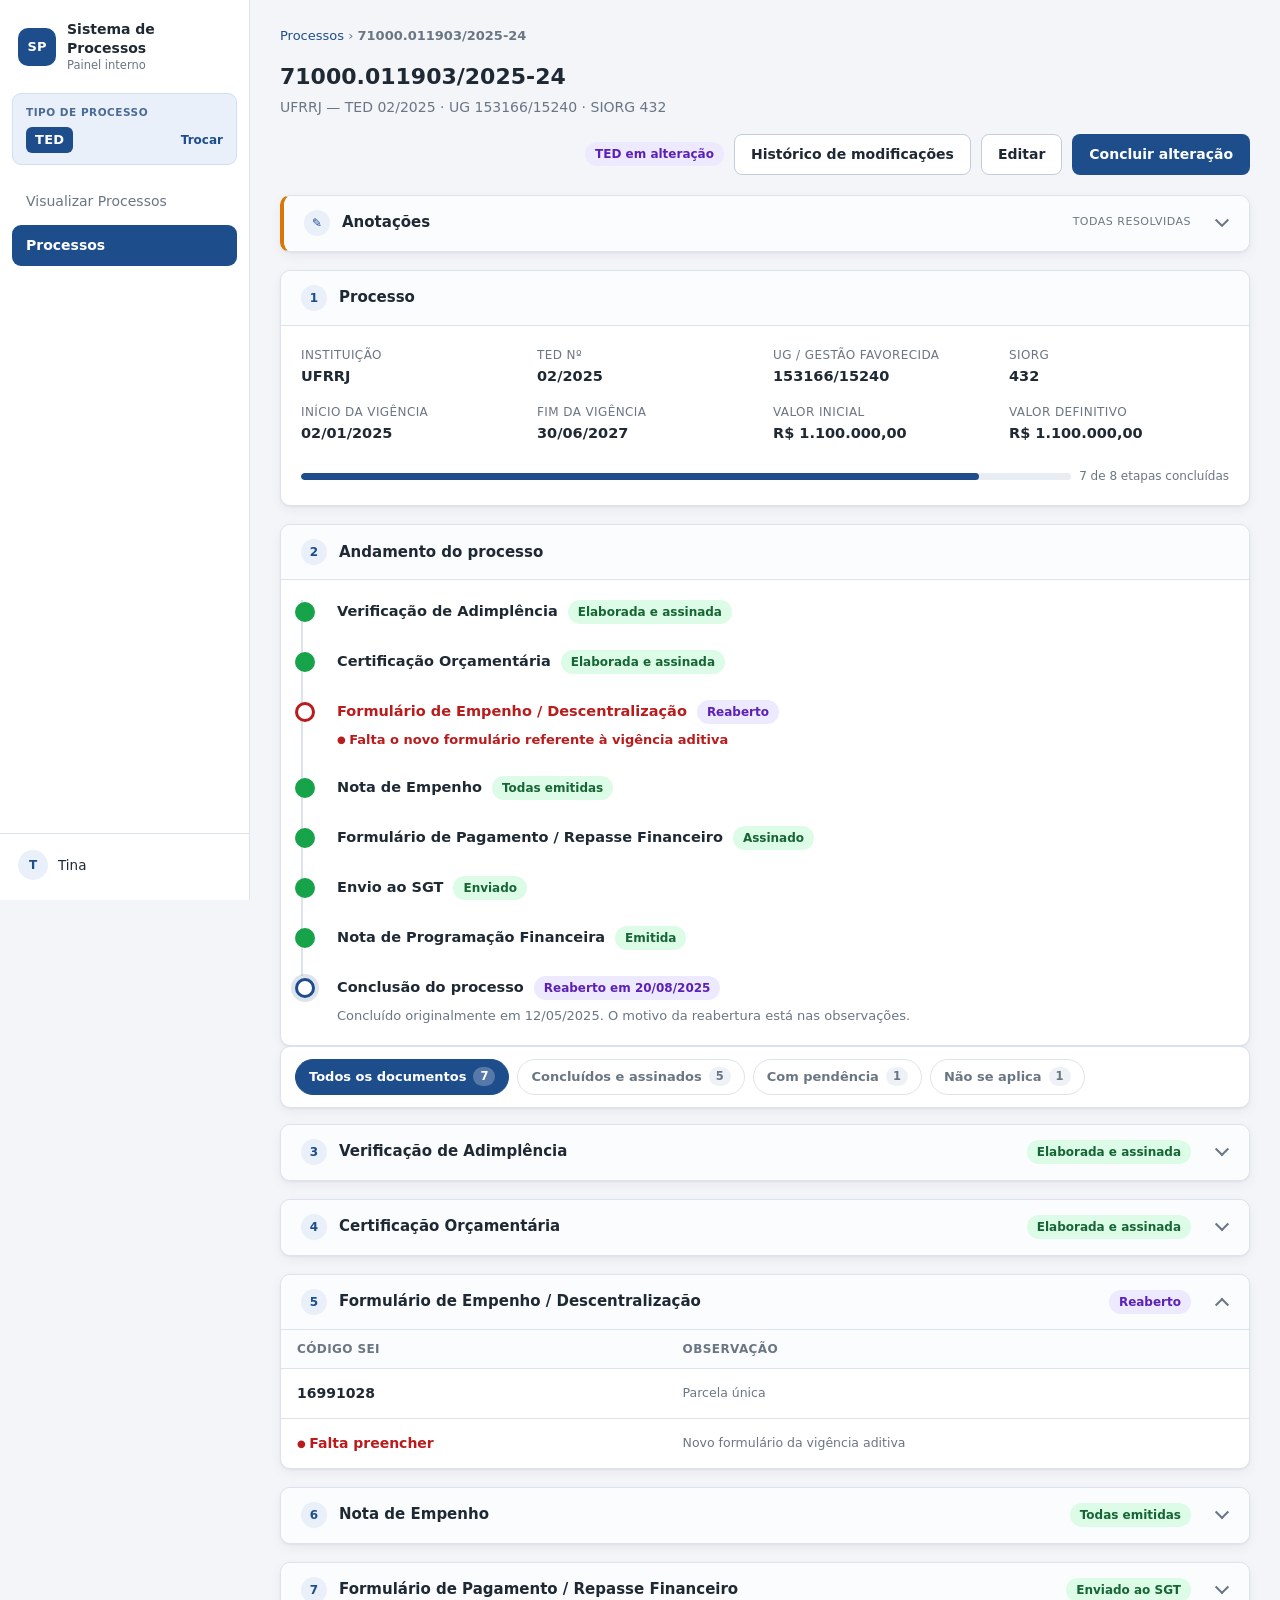
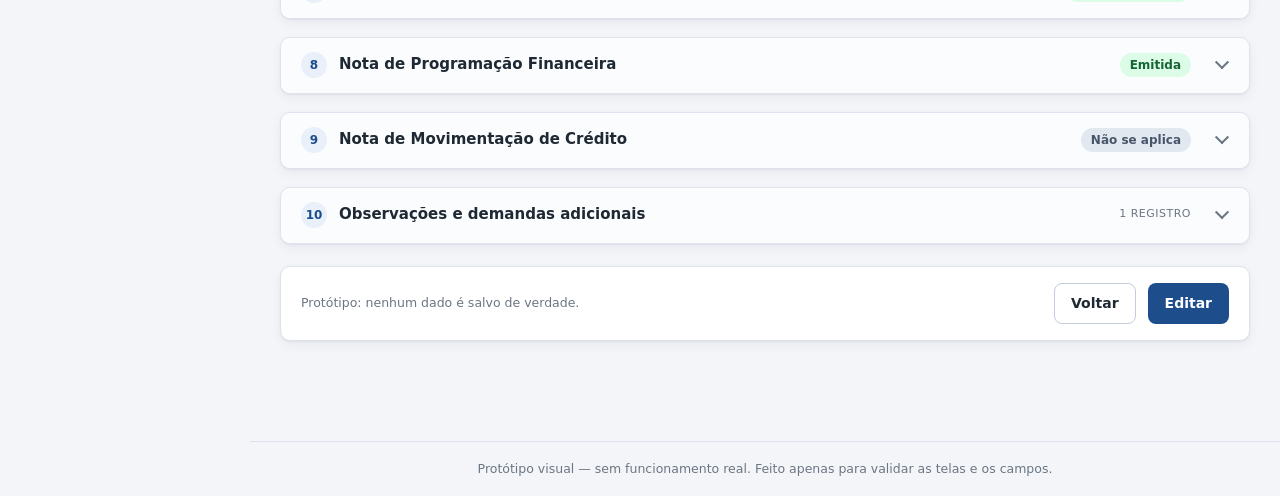
==== ted-detalhe-alteracao.html @ 0c92afd6 "Primeiro commit" ====
<!DOCTYPE html>
<html lang="pt-BR">
<head>
  <meta charset="UTF-8">
  <meta name="viewport" content="width=device-width, initial-scale=1">
  <title>TED &middot; 71000.011903/2025-24 (em alteração) — Sistema de Processos</title>
  <link rel="stylesheet" href="estilo.css">
</head>
<body>

  <div class="app">

    <!-- ============ MENU LATERAL ============ -->
    <aside class="lateral">
      <div class="lateral-marca">
        <span class="sigla">SP</span>
        <span class="nome">
          <strong>Sistema de Processos</strong>
          Painel interno
        </span>
      </div>

      <div class="lateral-tipo">
        <span class="rotulo">Tipo de processo</span>
        <div class="atual">
          <span class="sigla-tipo">TED</span>
          <a href="index.html" class="trocar">Trocar</a>
        </div>
      </div>

      <nav class="menu">
        <a href="ted-visualizar.html">Visualizar Processos</a>
        <a href="ted-processos.html" class="ativa">Processos</a>
      </nav>

      <div class="lateral-usuario">
        <span class="avatar">T</span>
        Tina
      </div>
    </aside>

    <div class="conteudo">

  <main class="pagina">

    <div class="trilha">
      <a href="ted-processos.html">Processos</a> &rsaquo; <strong>71000.011903/2025-24</strong>
    </div>

    <div class="cabecalho-pagina">
      <div>
        <h1>71000.011903/2025-24</h1>
        <p>UFRRJ — TED 02/2025 · UG 153166/15240 · SIORG 432</p>
      </div>
      <div class="acoes">
        <span class="selo roxo" style="align-self:center">TED em alteração</span>
        <a href="#historico" class="botao secundario">Histórico de modificações</a>
        <a href="ted-editar.html" class="botao secundario">Editar</a>
        <a href="ted-processos.html" class="botao primario">Concluir alteração</a>
      </div>
    </div>

    <!-- ================= ANOTAÇÕES ================= -->
    <details class="cartao anotacoes">
      <summary class="cartao-topo">
        <span class="numero">&#9998;</span>
        <h2>Anotações</h2>
        <span class="obrigatorio">Todas resolvidas</span>
      </summary>
      <div class="cartao-corpo">

        <label class="anotacao">
          <input type="checkbox" checked>
          <span class="texto">Cobrar da UFF o comprovante de adimplência</span>
          <span class="quando">criada em 14/04/2025</span>
        </label>

        <label class="anotacao">
          <input type="checkbox" checked>
          <span class="texto">Conferir com o Alison a data do empenho</span>
          <span class="quando">criada em 08/05/2025</span>
        </label>

      </div>
    </details>

    <!-- ================= 1. PROCESSO ================= -->
    <section class="cartao">
      <div class="cartao-topo">
        <span class="numero">1</span>
        <h2>Processo</h2>
      </div>
      <div class="cartao-corpo">
        <div class="dados">
          <div class="item">
            <div class="rotulo">Instituição</div>
            <div class="conteudo">UFRRJ</div>
          </div>
          <div class="item">
            <div class="rotulo">TED nº</div>
            <div class="conteudo">02/2025</div>
          </div>
          <div class="item">
            <div class="rotulo">UG / Gestão favorecida</div>
            <div class="conteudo">153166/15240</div>
          </div>
          <div class="item">
            <div class="rotulo">SIORG</div>
            <div class="conteudo">432</div>
          </div>
          <div class="item">
            <div class="rotulo">Início da vigência</div>
            <div class="conteudo">02/01/2025</div>
          </div>
          <div class="item">
            <div class="rotulo">Fim da vigência</div>
            <div class="conteudo">30/06/2027</div>
          </div>
          <div class="item">
            <div class="rotulo">Valor inicial</div>
            <div class="conteudo">R$ 1.100.000,00</div>
          </div>
          <div class="item">
            <div class="rotulo">Valor definitivo</div>
            <div class="conteudo">R$ 1.100.000,00</div>
          </div>
        </div>

        <div class="progresso-linha" style="margin-top:22px">
          <div class="barra" style="flex:1"><span style="width:88%"></span></div>
          <span>7 de 8 etapas concluídas</span>
        </div>
      </div>
    </section>

    <!-- ================= 2. ANDAMENTO ================= -->
    <section class="cartao">
      <div class="cartao-topo">
        <span class="numero">2</span>
        <h2>Andamento do processo</h2>
      </div>
      <div class="cartao-corpo">
        <ul class="linha-tempo">

          <li class="etapa concluida">
            <div class="titulo-etapa">
              Verificação de Adimplência
              <span class="selo verde">Elaborada e assinada</span>
            </div>
          </li>

          <li class="etapa concluida">
            <div class="titulo-etapa">
              Certificação Orçamentária
              <span class="selo verde">Elaborada e assinada</span>
            </div>
          </li>

          <li class="etapa pendencia">
            <div class="titulo-etapa">
              Formulário de Empenho / Descentralização
              <span class="selo roxo">Reaberto</span>
            </div>
            <div class="detalhes">
              <span class="pendente">Falta o novo formulário referente à vigência aditiva</span>
            </div>
          </li>

          <li class="etapa concluida">
            <div class="titulo-etapa">
              Nota de Empenho
              <span class="selo verde">Todas emitidas</span>
            </div>
          </li>

          <li class="etapa concluida">
            <div class="titulo-etapa">
              Formulário de Pagamento / Repasse Financeiro
              <span class="selo verde">Assinado</span>
            </div>
          </li>

          <li class="etapa concluida">
            <div class="titulo-etapa">
              Envio ao SGT
              <span class="selo verde">Enviado</span>
            </div>
          </li>

          <li class="etapa concluida">
            <div class="titulo-etapa">
              Nota de Programação Financeira
              <span class="selo verde">Emitida</span>
            </div>
          </li>

          <li class="etapa andamento">
            <div class="titulo-etapa">
              Conclusão do processo
              <span class="selo roxo">Reaberto em 20/08/2025</span>
            </div>
            <div class="detalhes">
              <span>Concluído originalmente em 12/05/2025. O motivo da reabertura está
                    nas observações.</span>
            </div>
          </li>

        </ul>
      </div>
    </section>

    <!-- ============================================================
         DOCUMENTOS
         ============================================================ -->
    <div class="filtro-visao">

      <input type="radio" name="visao" id="v-tudo" checked>
      <input type="radio" name="visao" id="v-feito">
      <input type="radio" name="visao" id="v-pendente">
      <input type="radio" name="visao" id="v-na">

      <div class="chips">
        <label class="chip" for="v-tudo">Todos os documentos <span class="conta">7</span></label>
        <label class="chip" for="v-feito">Concluídos e assinados <span class="conta">5</span></label>
        <label class="chip" for="v-pendente">Com pendência <span class="conta">1</span></label>
        <label class="chip" for="v-na">Não se aplica <span class="conta">1</span></label>
      </div>

      <div class="lista-docs">

        <!-- ---- 3. Verificação de Adimplência ---- -->
        <details class="cartao v-ok">
          <summary class="cartao-topo">
            <span class="numero">3</span>
            <h2>Verificação de Adimplência</h2>
            <span class="obrigatorio"><span class="selo verde">Elaborada e assinada</span></span>
          </summary>
          <div class="cartao-corpo">
            <div class="dados tres">
              <div class="item">
                <div class="rotulo">Código SEI</div>
                <div class="conteudo">16884201</div>
              </div>
              <div class="item">
                <div class="rotulo">Status</div>
                <div class="conteudo">Elaborada e assinada</div>
              </div>
              <div class="item">
                <div class="rotulo">Assinaturas</div>
                <div class="conteudo">
                  <span class="assinou sim">Manoel</span>
                  <span class="assinou sim">Tina</span>
                </div>
              </div>
            </div>
          </div>
        </details>

        <!-- ---- 4. Certificação Orçamentária ---- -->
        <details class="cartao v-ok">
          <summary class="cartao-topo">
            <span class="numero">4</span>
            <h2>Certificação Orçamentária</h2>
            <span class="obrigatorio"><span class="selo verde">Elaborada e assinada</span></span>
          </summary>
          <div class="cartao-corpo">
            <div class="dados tres">
              <div class="item">
                <div class="rotulo">Código SEI</div>
                <div class="conteudo">16884315</div>
              </div>
              <div class="item">
                <div class="rotulo">Status</div>
                <div class="conteudo">Elaborada e assinada</div>
              </div>
              <div class="item">
                <div class="rotulo">Assinaturas</div>
                <div class="conteudo">
                  <span class="assinou sim">Alison</span>
                </div>
              </div>
            </div>
          </div>
        </details>

        <!-- ---- 5. Formulário de Empenho ---- -->
        <details class="cartao v-falta" open>
          <summary class="cartao-topo">
            <span class="numero">5</span>
            <h2>Formulário de Empenho / Descentralização</h2>
            <span class="obrigatorio"><span class="selo roxo">Reaberto</span></span>
          </summary>
          <div class="cartao-corpo" style="padding:0">
            <table class="tabela">
              <thead>
                <tr>
                  <th>Código SEI</th>
                  <th>Observação</th>
                </tr>
              </thead>
              <tbody>
                <tr>
                  <td class="principal">16991028</td>
                  <td class="secundario">Parcela única</td>
                </tr>
                <tr>
                  <td class="pendente">Falta preencher</td>
                  <td class="secundario">Novo formulário da vigência aditiva</td>
                </tr>
              </tbody>
            </table>
          </div>
        </details>

        <!-- ---- 6. Nota de Empenho ---- -->
        <details class="cartao v-ok">
          <summary class="cartao-topo">
            <span class="numero">6</span>
            <h2>Nota de Empenho</h2>
            <span class="obrigatorio"><span class="selo verde">Todas emitidas</span></span>
          </summary>
          <div class="cartao-corpo" style="padding:0">
            <table class="tabela">
              <thead>
                <tr>
                  <th>Número</th>
                  <th>Data de emissão</th>
                  <th>Valor</th>
                  <th>Referente ao formulário</th>
                </tr>
              </thead>
              <tbody>
                <tr>
                  <td class="principal">2025NE000602</td>
                  <td>12/05/2025</td>
                  <td>R$ 1.100.000,00</td>
                  <td>16991028</td>
                </tr>
              </tbody>
            </table>
          </div>
        </details>

        <!-- ---- 7. Formulário de Pagamento ---- -->
        <details class="cartao v-ok">
          <summary class="cartao-topo">
            <span class="numero">7</span>
            <h2>Formulário de Pagamento / Repasse Financeiro</h2>
            <span class="obrigatorio"><span class="selo verde">Enviado ao SGT</span></span>
          </summary>
          <div class="cartao-corpo">
            <div class="dados">
              <div class="item">
                <div class="rotulo">Código SEI</div>
                <div class="conteudo">17024471</div>
              </div>
              <div class="item">
                <div class="rotulo">Assinaturas</div>
                <div class="conteudo">
                  <span class="assinou sim">Tina</span>
                  <span class="assinou sim">Manoel</span>
                  <span class="assinou sim">Alison</span>
                </div>
              </div>
              <div class="item">
                <div class="rotulo">E-mail — data</div>
                <div class="conteudo">02/06/2025</div>
              </div>
              <div class="item">
                <div class="rotulo">E-mail — motivo</div>
                <div class="conteudo">Aviso sobre o repasse financeiro</div>
              </div>
            </div>
          </div>
        </details>

        <!-- ---- 8. Nota de Programação Financeira ---- -->
        <details class="cartao v-ok">
          <summary class="cartao-topo">
            <span class="numero">8</span>
            <h2>Nota de Programação Financeira</h2>
            <span class="obrigatorio"><span class="selo verde">Emitida</span></span>
          </summary>
          <div class="cartao-corpo">
            <div class="dados">
              <div class="item">
                <div class="rotulo">Número da parcela</div>
                <div class="conteudo">2025PF000009</div>
              </div>
              <div class="item">
                <div class="rotulo">Código SEI</div>
                <div class="conteudo">17188930</div>
              </div>
              <div class="item">
                <div class="rotulo">Data de emissão</div>
                <div class="conteudo">26/06/2025</div>
              </div>
              <div class="item">
                <div class="rotulo">Status</div>
                <div class="conteudo">Emitida</div>
              </div>
            </div>
          </div>
        </details>

        <!-- ---- 9. Nota de Movimentação de Crédito ---- -->
        <details class="cartao v-na">
          <summary class="cartao-topo">
            <span class="numero">9</span>
            <h2>Nota de Movimentação de Crédito</h2>
            <span class="obrigatorio"><span class="selo cinza">Não se aplica</span></span>
          </summary>
          <div class="cartao-corpo">
            <p style="margin:0;font-size:14px;color:var(--texto-suave)">
              Este processo não teve Nota de Movimentação de Crédito.
            </p>
          </div>
        </details>

      </div><!-- fim da lista de documentos -->
    </div><!-- fim do filtro -->

    <!-- ================= 10. OBSERVAÇÕES ================= -->
    <details class="cartao">
      <summary class="cartao-topo">
        <span class="numero">10</span>
        <h2>Observações e demandas adicionais</h2>
        <span class="obrigatorio">1 registro</span>
      </summary>
      <div class="cartao-corpo">
        <p style="margin:0;font-size:14px">Vigência aditiva até <strong>30/06/2027</strong>, pedida por ofício em 20/08/2025. Aguardando o novo formulário de empenho para poder concluir de novo.</p>
      </div>
    </details>

    <div class="acoes-formulario">
      <span class="observacao">Protótipo: nenhum dado é salvo de verdade.</span>
      <a href="ted-processos.html" class="botao secundario">Voltar</a>
      <a href="ted-editar.html" class="botao primario">Editar</a>
    </div>

    <!-- =============================================================
         JANELA DO HISTÓRICO
         ============================================================= -->
    <div class="janela" id="historico">
      <a href="#" class="janela-fundo" title="Fechar"></a>

      <div class="janela-caixa">
        <div class="janela-topo">
          <h2>Histórico de modificações</h2>
          <span class="contagem">8 registros &middot; 71000.011903/2025-24</span>
          <a href="#" class="janela-fechar" title="Fechar">&#10005;</a>
        </div>

        <div class="janela-corpo">
          <table class="tabela">
            <thead>
              <tr>
                <th>Quando</th>
                <th>O que mudou</th>
                <th>De</th>
                <th>Para</th>
                <th>Quem</th>
              </tr>
            </thead>
            <tbody>

              <tr>
                <td class="principal">20/08/2025 &middot; 14:22</td>
                <td>Observações</td>
                <td class="secundario">em branco</td>
                <td>Vigência aditiva pedida por ofício</td>
                <td>Tina</td>
              </tr>

              <tr>
                <td class="principal">20/08/2025 &middot; 14:19</td>
                <td>Situação do processo</td>
                <td class="secundario">Concluído</td>
                <td>TED em alteração</td>
                <td>Tina</td>
              </tr>

              <tr>
                <td class="principal">12/05/2025 &middot; 15:48</td>
                <td>Situação do processo</td>
                <td class="secundario">Em andamento</td>
                <td>Concluído</td>
                <td>Tina</td>
              </tr>

              <tr>
                <td class="principal">26/06/2025 &middot; 10:12</td>
                <td>Nota de Programação Financeira — status</td>
                <td class="secundario">Esperando</td>
                <td>Emitida &middot; 26/06/2025</td>
                <td>Tina</td>
              </tr>

              <tr>
                <td class="principal">02/06/2025 &middot; 09:30</td>
                <td>Envio ao SGT</td>
                <td class="secundario">não enviado</td>
                <td>enviado &middot; e-mail em 02/06/2025</td>
                <td>Tina</td>
              </tr>

              <tr>
                <td class="principal">12/05/2025 &middot; 14:03</td>
                <td>Nota de Empenho</td>
                <td class="secundario">nenhuma</td>
                <td>2025NE000602 &middot; R$ 1.100.000,00</td>
                <td>Tina</td>
              </tr>

              <tr>
                <td class="principal">22/04/2025 &middot; 11:20</td>
                <td>Certificação Orçamentária — status</td>
                <td class="secundario">Elaboração</td>
                <td>Elaborada e assinada</td>
                <td>Tina</td>
              </tr>

              <tr>
                <td class="principal">10/03/2025 &middot; 08:47</td>
                <td>Processo criado</td>
                <td class="secundario">—</td>
                <td>71000.011903/2025-24</td>
                <td>Tina</td>
              </tr>

            </tbody>
          </table>
        </div>

        <div class="janela-rodape">
          <a href="#" class="botao secundario">Fechar</a>
        </div>
      </div>
    </div>

  </main>

  <footer class="rodape">
    Protótipo visual — sem funcionamento real. Feito apenas para validar as telas e os campos.
  </footer>

    </div>
  </div>

</body>
</html>
---- estilo.css ----
/* =========================================================
   Protótipo Tina — folha de estilo única
   HTML + CSS puros (sem JavaScript)
   ========================================================= */

/* ---------- 1. Variáveis de cor e medidas ---------- */
:root {
  --fundo:          #f3f5f9;
  --superficie:     #ffffff;
  --borda:          #dde3ec;
  --borda-forte:    #c3ccdb;

  --texto:          #1f2933;
  --texto-suave:    #6b7683;

  --primaria:       #1e4d8c;
  --primaria-escura:#163a6b;
  --primaria-clara: #e9f0fa;

  --verde-txt:      #166534;  --verde-bg:  #dcfce7;
  --azul-txt:       #1d4ed8;  --azul-bg:   #dbeafe;
  --ambar-txt:      #92400e;  --ambar-bg:  #fef3c7;
  --cinza-txt:      #475569;  --cinza-bg:  #e2e8f0;
  --vermelho-txt:   #991b1b;  --vermelho-bg:#fee2e2;

  --raio:           10px;
  --sombra:         0 1px 2px rgba(16,24,40,.05), 0 4px 12px rgba(16,24,40,.05);
}

/* ---------- 2. Reset básico ---------- */
* { box-sizing: border-box; }

body {
  margin: 0;
  font-family: "Segoe UI", system-ui, -apple-system, Roboto, Arial, sans-serif;
  font-size: 15px;
  line-height: 1.5;
  color: var(--texto);
  background: var(--fundo);
}

a { color: var(--primaria); }

/* ---------- 3. Menu lateral ---------- */
.app {
  display: flex;
  min-height: 100vh;
  align-items: flex-start;
}

.lateral {
  width: 250px;
  flex: none;
  align-self: stretch;
  position: sticky;
  top: 0;
  height: 100vh;
  background: var(--superficie);
  border-right: 1px solid var(--borda);
  display: flex;
  flex-direction: column;
  padding: 16px 0;
}

.lateral-marca {
  display: flex;
  align-items: center;
  gap: 11px;
  padding: 4px 18px 20px;
}

.lateral-marca .sigla {
  width: 38px; height: 38px;
  border-radius: 10px;
  background: var(--primaria);
  color: #fff;
  display: grid; place-items: center;
  font-size: 13px; font-weight: 700;
  flex: none;
}

.lateral-marca .nome {
  display: flex;
  flex-direction: column;
  font-size: 11.5px;
  color: var(--texto-suave);
  line-height: 1.35;
}

.lateral-marca .nome strong {
  font-size: 14px;
  color: var(--texto);
  font-weight: 650;
}

/* qual tipo de processo está aberto */
.lateral-tipo {
  margin: 0 12px 16px;
  padding: 11px 13px;
  background: var(--primaria-clara);
  border: 1px solid #cfe0f5;
  border-radius: 9px;
}

.lateral-tipo .rotulo {
  display: block;
  font-size: 10.5px;
  text-transform: uppercase;
  letter-spacing: .5px;
  color: #4a6b95;
  font-weight: 700;
  margin-bottom: 6px;
}

.lateral-tipo .atual {
  display: flex;
  align-items: center;
  gap: 9px;
}

.lateral-tipo .sigla-tipo {
  background: var(--primaria);
  color: #fff;
  border-radius: 6px;
  padding: 3px 9px;
  font-size: 13px;
  font-weight: 700;
  letter-spacing: .3px;
}

.lateral-tipo .trocar {
  margin-left: auto;
  font-size: 12px;
  font-weight: 600;
  text-decoration: none;
}

.lateral-tipo .trocar:hover { text-decoration: underline; }

/* itens do menu */
.menu {
  display: flex;
  flex-direction: column;
  gap: 3px;
  padding: 0 12px;
}

.menu a {
  display: block;
  padding: 10px 14px;
  border-radius: 9px;
  text-decoration: none;
  font-size: 14px;
  font-weight: 500;
  color: var(--texto-suave);
}

.menu a:hover { background: #f2f5fa; color: var(--texto); }

.menu a.ativa {
  background: var(--primaria);
  color: #fff;
  font-weight: 600;
}

.lateral-usuario {
  margin-top: auto;
  display: flex;
  align-items: center;
  gap: 10px;
  padding: 16px 18px 4px;
  border-top: 1px solid var(--borda);
  font-size: 13.5px;
  font-weight: 500;
}

.lateral-usuario .avatar {
  width: 30px; height: 30px;
  border-radius: 50%;
  background: var(--primaria-clara);
  color: var(--primaria);
  display: grid; place-items: center;
  font-weight: 700; font-size: 12px;
  flex: none;
}

/* área à direita do menu */
.conteudo {
  flex: 1;
  min-width: 0;
}

/* ---------- 4. Estrutura da página ---------- */
.pagina {
  max-width: 1180px;
  margin: 0 auto;
  padding: 26px 30px 60px;
}

.cabecalho-pagina {
  display: flex;
  align-items: flex-end;
  gap: 16px;
  margin-bottom: 20px;
  flex-wrap: wrap;
}

.cabecalho-pagina h1 {
  margin: 0;
  font-size: 22px;
  font-weight: 650;
}

.cabecalho-pagina p {
  margin: 4px 0 0;
  color: var(--texto-suave);
  font-size: 14px;
}

.cabecalho-pagina .acoes { margin-left: auto; display: flex; gap: 10px; }

.trilha {
  font-size: 13px;
  color: var(--texto-suave);
  margin-bottom: 14px;
}
.trilha a { text-decoration: none; }
.trilha a:hover { text-decoration: underline; }

/* ---------- 5. Cartões ---------- */
.cartao {
  background: var(--superficie);
  border: 1px solid var(--borda);
  border-radius: var(--raio);
  box-shadow: var(--sombra);
}

.cartao + .cartao { margin-top: 18px; }

.cartao-topo {
  display: flex;
  align-items: center;
  gap: 12px;
  padding: 14px 20px;
  border-bottom: 1px solid var(--borda);
  background: #fbfcfe;
  border-radius: var(--raio) var(--raio) 0 0;
}

.cartao-topo h2 {
  margin: 0;
  font-size: 15px;
  font-weight: 650;
}

.cartao-topo .numero {
  width: 26px; height: 26px;
  border-radius: 50%;
  background: var(--primaria-clara);
  color: var(--primaria);
  display: grid; place-items: center;
  font-size: 12px; font-weight: 700;
  flex: none;
}

.cartao-topo .obrigatorio {
  margin-left: auto;
  font-size: 11px;
  text-transform: uppercase;
  letter-spacing: .5px;
  color: var(--texto-suave);
}

/* um selo dentro desse espaço mantém o texto normal */
.cartao-topo .obrigatorio .selo {
  text-transform: none;
  letter-spacing: 0;
}

.cartao-corpo { padding: 20px; }

/* ---------- 6. Painéis de resumo ---------- */
.resumo {
  display: grid;
  grid-template-columns: repeat(4, 1fr);
  gap: 14px;
  margin-bottom: 22px;
}

.painel {
  background: var(--superficie);
  border: 1px solid var(--borda);
  border-left: 4px solid var(--primaria);
  border-radius: var(--raio);
  padding: 14px 16px;
  box-shadow: var(--sombra);
}

.painel .rotulo {
  font-size: 12px;
  text-transform: uppercase;
  letter-spacing: .4px;
  color: var(--texto-suave);
}

.painel .valor {
  font-size: 26px;
  font-weight: 700;
  line-height: 1.2;
  margin-top: 2px;
}

.painel.aviso   { border-left-color: #d97706; }
.painel.alerta  { border-left-color: #b91c1c; }
.painel.ok      { border-left-color: #16a34a; }

/* ---------- 7. Selos de status ---------- */
.selo {
  display: inline-block;
  padding: 3px 10px;
  border-radius: 999px;
  font-size: 12px;
  font-weight: 600;
  white-space: nowrap;
}

.selo.verde    { background: var(--verde-bg);    color: var(--verde-txt); }
.selo.azul     { background: var(--azul-bg);     color: var(--azul-txt); }
.selo.ambar    { background: var(--ambar-bg);    color: var(--ambar-txt); }
.selo.cinza    { background: var(--cinza-bg);    color: var(--cinza-txt); }
.selo.vermelho { background: var(--vermelho-bg); color: var(--vermelho-txt); }

/* ---------- 8. Barra de progresso ---------- */
.barra {
  height: 7px;
  background: #e8ecf3;
  border-radius: 999px;
  overflow: hidden;
  min-width: 90px;
}

.barra span {
  display: block;
  height: 100%;
  background: var(--primaria);
  border-radius: 999px;
}

.barra.quase span  { background: #16a34a; }
.barra.inicio span { background: #d97706; }

.progresso-linha {
  display: flex;
  align-items: center;
  gap: 8px;
  font-size: 12px;
  color: var(--texto-suave);
}

/* ---------- 9. Tabela ---------- */
.tabela {
  width: 100%;
  border-collapse: collapse;
  font-size: 14px;
}

.tabela th {
  text-align: left;
  font-size: 12px;
  text-transform: uppercase;
  letter-spacing: .4px;
  color: var(--texto-suave);
  font-weight: 600;
  padding: 10px 16px;
  border-bottom: 1px solid var(--borda);
  background: #fbfcfe;
}

.tabela td {
  padding: 14px 16px;
  border-bottom: 1px solid var(--borda);
  vertical-align: middle;
}

.tabela tr:last-child td { border-bottom: none; }
.tabela tbody tr:hover { background: #f8faff; }

.tabela .principal  { font-weight: 600; }
.tabela .secundario { color: var(--texto-suave); font-size: 12.5px; }

/* ---------- 10. Botões ---------- */
.botao {
  display: inline-flex;
  align-items: center;
  gap: 7px;
  padding: 9px 16px;
  border-radius: 8px;
  border: 1px solid transparent;
  font-size: 14px;
  font-weight: 600;
  text-decoration: none;
  cursor: pointer;
  font-family: inherit;
}

.botao.primario {
  background: var(--primaria);
  color: #fff;
}
.botao.primario:hover { background: var(--primaria-escura); }

.botao.secundario {
  background: #fff;
  color: var(--texto);
  border-color: var(--borda-forte);
}
.botao.secundario:hover { background: #f5f7fb; }

.botao.discreto {
  background: transparent;
  color: var(--primaria);
  padding: 6px 10px;
}
.botao.discreto:hover { background: var(--primaria-clara); }

.botao.pequeno { padding: 6px 12px; font-size: 13px; }

/* ação destrutiva */
.botao.perigo {
  background: #b91c1c;
  color: #fff;
}
.botao.perigo:hover { background: #991b1b; }

.botao.discreto.perigo {
  background: transparent;
  color: #b91c1c;
}
.botao.discreto.perigo:hover { background: var(--vermelho-bg); }

.botao.secundario.perigo {
  background: #fff;
  color: #b91c1c;
  border-color: #f0b8b8;
}
.botao.secundario.perigo:hover { background: var(--vermelho-bg); }

/* ---------- 11. Seleção de tipo de processo ---------- */
.tipos {
  display: grid;
  grid-template-columns: repeat(3, 1fr);
  gap: 18px;
}

.tipo {
  background: var(--superficie);
  border: 1px solid var(--borda);
  border-radius: 12px;
  padding: 24px 22px;
  text-decoration: none;
  color: inherit;
  box-shadow: var(--sombra);
  display: block;
  position: relative;
}

.tipo:hover {
  border-color: var(--primaria);
  box-shadow: 0 6px 20px rgba(30,77,140,.14);
}

.tipo .icone {
  width: 44px; height: 44px;
  border-radius: 10px;
  background: var(--primaria-clara);
  color: var(--primaria);
  display: grid; place-items: center;
  font-weight: 700; font-size: 14px;
  margin-bottom: 14px;
}

.tipo h3 { margin: 0 0 6px; font-size: 17px; }
.tipo p  { margin: 0; font-size: 13.5px; color: var(--texto-suave); }

/* números do tipo (quantos processos existem daquele tipo) */
.tipo .numeros {
  display: flex;
  gap: 20px;
  margin-top: 16px;
  padding-top: 14px;
  border-top: 1px solid var(--borda);
}

.tipo .numeros div { display: flex; flex-direction: column; }

.tipo .numeros .quanto {
  font-size: 20px;
  font-weight: 700;
  line-height: 1.1;
}

.tipo .numeros .oque {
  font-size: 11px;
  text-transform: uppercase;
  letter-spacing: .4px;
  color: var(--texto-suave);
}

.tipo .disponivel { position: absolute; top: 16px; right: 16px; }

.tipo.indisponivel {
  opacity: .55;
  pointer-events: none;
  background: #fafbfd;
}

/* ---------- 12. Formulário ---------- */
.grade {
  display: grid;
  grid-template-columns: repeat(12, 1fr);
  gap: 16px 18px;
}

.col-2  { grid-column: span 2; }
.col-3  { grid-column: span 3; }
.col-4  { grid-column: span 4; }
.col-5  { grid-column: span 5; }
.col-6  { grid-column: span 6; }
.col-8  { grid-column: span 8; }
.col-12 { grid-column: span 12; }

.campo { display: flex; flex-direction: column; gap: 5px; }

.campo label {
  font-size: 13px;
  font-weight: 600;
  color: #374151;
}

.campo label .req { color: #b91c1c; margin-left: 2px; }

.campo label .opcional {
  font-weight: 500;
  color: var(--texto-suave);
  margin-left: 4px;
  font-size: 12px;
}

.campo input,
.campo select,
.campo textarea {
  font-family: inherit;
  font-size: 14px;
  color: var(--texto);
  padding: 9px 11px;
  border: 1px solid var(--borda-forte);
  border-radius: 8px;
  background: #fff;
  width: 100%;
}

.campo input:focus,
.campo select:focus,
.campo textarea:focus {
  outline: none;
  border-color: var(--primaria);
  box-shadow: 0 0 0 3px rgba(30,77,140,.14);
}

/* caixas de seleção não podem herdar a largura total dos campos de texto */
.campo input[type="checkbox"],
.campo input[type="radio"] {
  width: auto;
  padding: 0;
  border: none;
  border-radius: 0;
  flex: none;
  margin: 0;
}

.campo textarea { resize: vertical; min-height: 84px; }

.campo .dica { font-size: 12px; color: var(--texto-suave); }

.campo .dica code {
  background: #eef2f7;
  padding: 1px 5px;
  border-radius: 4px;
  font-size: 11.5px;
}

/* grupo de caixas de seleção (assinaturas) */
.assinaturas {
  display: flex;
  flex-wrap: wrap;
  gap: 10px;
}

.assinatura {
  display: flex;
  align-items: center;
  gap: 8px;
  border: 1px solid var(--borda-forte);
  border-radius: 8px;
  padding: 8px 12px;
  background: #fff;
  font-size: 13.5px;
  white-space: nowrap;
  cursor: pointer;
}

.assinatura input { accent-color: var(--primaria); }
.assinatura .cargo { color: var(--texto-suave); font-size: 12px; }

/* bloco repetível */
.repeticao {
  border: 1px solid var(--borda);
  border-radius: 10px;
  padding: 16px;
  background: #fbfcfe;
}

.repeticao + .repeticao { margin-top: 14px; }

.repeticao-topo {
  display: flex;
  align-items: center;
  gap: 10px;
  margin-bottom: 14px;
}

.repeticao-topo h4 {
  margin: 0;
  font-size: 13px;
  text-transform: uppercase;
  letter-spacing: .4px;
  color: var(--texto-suave);
}

.repeticao-topo .remover { margin-left: auto; }

.adicionar {
  margin-top: 14px;
  width: 100%;
  border: 1px dashed var(--borda-forte);
  background: transparent;
  color: var(--primaria);
  border-radius: 10px;
  padding: 11px;
  font-size: 13.5px;
  font-weight: 600;
  font-family: inherit;
  cursor: pointer;
}

.adicionar:hover { background: var(--primaria-clara); border-color: var(--primaria); }

/* rodapé de ações do formulário */
.acoes-formulario {
  display: flex;
  align-items: center;
  gap: 12px;
  margin-top: 22px;
  padding: 16px 20px;
  background: var(--superficie);
  border: 1px solid var(--borda);
  border-radius: var(--raio);
  box-shadow: var(--sombra);
}

.acoes-formulario .observacao {
  font-size: 12.5px;
  color: var(--texto-suave);
  margin-right: auto;
}

/* ---------- 13. Aviso / nota ---------- */
.nota {
  display: flex;
  gap: 10px;
  background: var(--primaria-clara);
  border: 1px solid #cfe0f5;
  border-radius: 10px;
  padding: 12px 14px;
  font-size: 13.5px;
  color: #14395f;
  margin-bottom: 20px;
}

.nota strong { font-weight: 650; }

/* ---------- 14. Linha do tempo (detalhe) ---------- */
.linha-tempo { list-style: none; margin: 0; padding: 0; }

.etapa {
  position: relative;
  padding: 0 0 26px 34px;
  border-left: 2px solid var(--borda);
}

.etapa:last-child { border-left-color: transparent; padding-bottom: 0; }

.etapa::before {
  content: "";
  position: absolute;
  left: -8px; top: 2px;
  width: 14px; height: 14px;
  border-radius: 50%;
  background: #fff;
  border: 3px solid var(--borda-forte);
}

.etapa.concluida::before  { border-color: #16a34a; background: #16a34a; }
.etapa.andamento::before  { border-color: var(--primaria); background: #fff; box-shadow: 0 0 0 4px rgba(30,77,140,.15); }
.etapa.aguardando::before { border-color: #d97706; background: #fff; }

.etapa .titulo-etapa {
  display: flex; align-items: center; gap: 10px;
  font-weight: 620; font-size: 14.5px;
  flex-wrap: wrap;
}

.etapa .detalhes {
  margin-top: 6px;
  font-size: 13px;
  color: var(--texto-suave);
  display: flex;
  flex-wrap: wrap;
  gap: 6px 18px;
}

.etapa .detalhes b { color: var(--texto); font-weight: 600; }

/* lista de dados rótulo/valor */
.dados {
  display: grid;
  grid-template-columns: repeat(4, 1fr);
  gap: 16px;
}

.dados .item .rotulo {
  font-size: 12px;
  text-transform: uppercase;
  letter-spacing: .4px;
  color: var(--texto-suave);
}

.dados .item .conteudo { font-size: 14.5px; font-weight: 600; margin-top: 2px; }

/* valor que ainda não foi preenchido */
.dados .item .conteudo.falta { color: #b91c1c; font-weight: 600; }

.dados.tres { grid-template-columns: repeat(3, 1fr); }

/* lista de assinaturas na tela de visualização */
.assinou {
  display: inline-flex;
  align-items: center;
  gap: 6px;
  font-size: 13px;
  font-weight: 600;
  margin-right: 10px;
}
.assinou.sim  { color: var(--verde-txt); }
.assinou.nao  { color: #b91c1c; }
.assinou.sim::before { content: "✓"; }
.assinou.nao::before { content: "✕"; }

/* ---------- 15. Filtros ---------- */
.filtros {
  display: flex;
  gap: 12px;
  align-items: flex-end;
  flex-wrap: wrap;
  margin-bottom: 18px;
  background: var(--superficie);
  border: 1px solid var(--borda);
  border-radius: var(--raio);
  padding: 14px 16px;
  box-shadow: var(--sombra);
}

.filtros .campo { min-width: 180px; }

/* =========================================================
   JANELA (modal) — sem JavaScript, com :target
   O link "#historico" faz a janela virar alvo da URL, e o
   seletor :target liga o display. O fundo escuro e o X são
   links para "#", que limpam o alvo e fecham.
   ========================================================= */
.janela {
  display: none;
  position: fixed;
  inset: 0;
  z-index: 100;
  align-items: center;
  justify-content: center;
  padding: 26px;
}

.janela:target { display: flex; }

.janela-fundo {
  position: absolute;
  inset: 0;
  background: rgba(16,24,40,.55);
}

.janela-caixa {
  position: relative;
  display: flex;
  flex-direction: column;
  width: min(960px, 100%);
  max-height: 86vh;
  background: var(--superficie);
  border-radius: 12px;
  box-shadow: 0 20px 50px rgba(16,24,40,.3);
  overflow: hidden;
}

.janela-topo {
  display: flex;
  align-items: center;
  gap: 12px;
  padding: 16px 20px;
  border-bottom: 1px solid var(--borda);
  background: #fbfcfe;
  flex: none;
}

.janela-topo h2 { margin: 0; font-size: 16px; font-weight: 650; }

.janela-topo .contagem {
  font-size: 12px;
  color: var(--texto-suave);
}

.janela-fechar {
  margin-left: auto;
  width: 30px; height: 30px;
  border-radius: 8px;
  display: grid; place-items: center;
  text-decoration: none;
  color: var(--texto-suave);
  font-size: 16px;
  line-height: 1;
}

.janela-fechar:hover { background: #eef2f7; color: var(--texto); }

.janela-corpo {
  overflow-y: auto;
  min-height: 0;
}

/* janela pequena, para confirmação */
.janela-caixa.estreita { width: min(540px, 100%); }

.janela-corpo.texto {
  padding: 20px;
  font-size: 14px;
  line-height: 1.55;
}

.janela-corpo.texto p { margin: 0 0 10px; }
.janela-corpo.texto p:last-child { margin-bottom: 0; }

.janela-corpo.texto .destaque {
  display: block;
  margin: 12px 0;
  padding: 10px 12px;
  background: var(--vermelho-bg);
  border-radius: 8px;
  color: var(--vermelho-txt);
  font-weight: 600;
}

.janela-rodape {
  display: flex;
  justify-content: flex-end;
  gap: 10px;
  padding: 12px 20px;
  border-top: 1px solid var(--borda);
  background: #fbfcfe;
  flex: none;
}

/* ---------- 16. Rodapé ---------- */
.rodape {
  border-top: 1px solid var(--borda);
  margin-top: 40px;
  padding: 18px 24px;
  text-align: center;
  font-size: 12.5px;
  color: var(--texto-suave);
}

/* =========================================================
   17. FILTRO POR ETAPA (truque do rádio — funciona sem JS)
   Os <input type="radio"> ficam escondidos logo antes dos
   chips e da tabela. Quando um deles está :checked, ele
   pinta o próprio chip e esconde as linhas das outras etapas
   usando o combinador de irmãos "~".
   ========================================================= */

.filtro-etapas > input[type="radio"],
.filtro-visao  > input[type="radio"] { display: none; }

.chips {
  display: flex;
  flex-wrap: wrap;
  gap: 8px;
  background: var(--superficie);
  border: 1px solid var(--borda);
  border-radius: var(--raio);
  padding: 12px 14px;
  box-shadow: var(--sombra);
  margin-bottom: 16px;
}

.chip {
  display: inline-flex;
  align-items: center;
  gap: 7px;
  padding: 7px 13px;
  border-radius: 999px;
  border: 1px solid var(--borda);
  background: #fff;
  font-size: 13px;
  font-weight: 600;
  color: var(--texto-suave);
  cursor: pointer;
  user-select: none;
  white-space: nowrap;
}

.chip:hover { border-color: var(--primaria); color: var(--primaria); }

.chip .conta {
  background: #eef2f7;
  color: var(--texto-suave);
  border-radius: 999px;
  padding: 1px 7px;
  font-size: 11.5px;
  font-weight: 700;
}

/* --- chip escolhido --- */
#f-todos:checked         ~ .chips label[for="f-todos"],
#f-criado:checked        ~ .chips label[for="f-criado"],
#f-adimplencia:checked   ~ .chips label[for="f-adimplencia"],
#f-certificacao:checked  ~ .chips label[for="f-certificacao"],
#f-empenho:checked       ~ .chips label[for="f-empenho"],
#f-nota:checked          ~ .chips label[for="f-nota"],
#f-pagamento:checked     ~ .chips label[for="f-pagamento"],
#f-programacao:checked   ~ .chips label[for="f-programacao"],
#f-movimentacao:checked  ~ .chips label[for="f-movimentacao"],
#h-todos:checked         ~ .chips label[for="h-todos"],
#h-concluido:checked     ~ .chips label[for="h-concluido"],
#h-alteracao:checked     ~ .chips label[for="h-alteracao"],
#v-tudo:checked          ~ .chips label[for="v-tudo"],
#v-feito:checked         ~ .chips label[for="v-feito"],
#v-pendente:checked      ~ .chips label[for="v-pendente"],
#v-na:checked            ~ .chips label[for="v-na"] {
  background: var(--primaria);
  border-color: var(--primaria);
  color: #fff;
}

#f-todos:checked         ~ .chips label[for="f-todos"] .conta,
#f-criado:checked        ~ .chips label[for="f-criado"] .conta,
#f-adimplencia:checked   ~ .chips label[for="f-adimplencia"] .conta,
#f-certificacao:checked  ~ .chips label[for="f-certificacao"] .conta,
#f-empenho:checked       ~ .chips label[for="f-empenho"] .conta,
#f-nota:checked          ~ .chips label[for="f-nota"] .conta,
#f-pagamento:checked     ~ .chips label[for="f-pagamento"] .conta,
#f-programacao:checked   ~ .chips label[for="f-programacao"] .conta,
#f-movimentacao:checked  ~ .chips label[for="f-movimentacao"] .conta,
#h-todos:checked         ~ .chips label[for="h-todos"] .conta,
#h-concluido:checked     ~ .chips label[for="h-concluido"] .conta,
#h-alteracao:checked     ~ .chips label[for="h-alteracao"] .conta,
#v-tudo:checked          ~ .chips label[for="v-tudo"] .conta,
#v-feito:checked         ~ .chips label[for="v-feito"] .conta,
#v-pendente:checked      ~ .chips label[for="v-pendente"] .conta,
#v-na:checked            ~ .chips label[for="v-na"] .conta {
  background: rgba(255,255,255,.25);
  color: #fff;
}

/* --- esconde as linhas que não são da etapa escolhida --- */
#f-criado:checked        ~ .cartao tbody tr:not(.e-criado),
#f-adimplencia:checked   ~ .cartao tbody tr:not(.e-adimplencia),
#f-certificacao:checked  ~ .cartao tbody tr:not(.e-certificacao),
#f-empenho:checked       ~ .cartao tbody tr:not(.e-empenho),
#f-nota:checked          ~ .cartao tbody tr:not(.e-nota),
#f-pagamento:checked     ~ .cartao tbody tr:not(.e-pagamento),
#f-programacao:checked   ~ .cartao tbody tr:not(.e-programacao),
#f-movimentacao:checked  ~ .cartao tbody tr:not(.e-movimentacao),
#h-concluido:checked     ~ .cartao tbody tr:not(.s-concluido),
#h-alteracao:checked     ~ .cartao tbody tr:not(.s-alteracao) {
  display: none;
}

/* --- esconde os documentos que não são da situação escolhida --- */
#v-feito:checked    ~ .lista-docs > details:not(.v-ok),
#v-pendente:checked ~ .lista-docs > details:not(.v-falta),
#v-na:checked       ~ .lista-docs > details:not(.v-na) {
  display: none;
}

/* =========================================================
   CARTÃO QUE ABRE E FECHA
   Aqui não tem truque: <details> e <summary> são elementos
   do próprio HTML, que já sabem abrir e fechar sozinhos.
   O CSS só troca a aparência e desenha a setinha.
   ========================================================= */
details.cartao > summary {
  cursor: pointer;
  list-style: none;
}

/* tira o triangulinho padrão do navegador */
details.cartao > summary::-webkit-details-marker { display: none; }
details.cartao > summary::marker { content: ""; }

/* setinha própria, à direita */
details.cartao > summary::after {
  content: "";
  width: 8px; height: 8px;
  margin-left: 14px;
  margin-right: 2px;
  border-right: 2px solid var(--texto-suave);
  border-bottom: 2px solid var(--texto-suave);
  transform: rotate(45deg) translate(-2px, -2px);
  flex: none;
}

details.cartao[open] > summary::after {
  transform: rotate(-135deg) translate(-2px, -2px);
}

/* fechado, o cabeçalho vira o cartão inteiro */
details.cartao:not([open]) > summary {
  border-bottom-color: transparent;
  border-radius: var(--raio);
}

details.cartao > summary:hover { background: #f4f7fb; }

/* espaçamento do cartão que vem depois do grupo filtrado */
.filtro-visao + .cartao { margin-top: 18px; }

/* mensagem de "nenhum resultado" — some quando existe linha visível */
.vazio { display: none; }

/* o label do bloco opcional usa o mesmo visual do botão tracejado */
label.adicionar {
  display: block;
  text-align: center;
}

/* =========================================================
   ETAPAS QUE ELA VAI ADICIONANDO
   Cada etapa tem uma caixa de seleção escondida no topo do
   formulário. Enquanto ela não é marcada, a seção fica
   escondida e o botão de adicionar aparece no painel.
   Quando marca, inverte: a seção aparece e o botão some.
   ========================================================= */
.form-etapas > input[type="checkbox"] { display: none; }

.painel-adicionar {
  background: var(--superficie);
  border: 1px dashed var(--borda-forte);
  border-radius: var(--raio);
  padding: 14px 16px;
  margin: 18px 0;
  display: flex;
  flex-wrap: wrap;
  align-items: center;
  gap: 8px;
}

.painel-adicionar .titulo {
  font-size: 12px;
  text-transform: uppercase;
  letter-spacing: .5px;
  color: var(--texto-suave);
  font-weight: 700;
  margin-right: 6px;
}

.chip-add {
  display: inline-flex;
  align-items: center;
  gap: 6px;
  padding: 7px 13px;
  border-radius: 999px;
  border: 1px solid var(--borda-forte);
  background: #fff;
  color: var(--primaria);
  font-size: 13px;
  font-weight: 600;
  cursor: pointer;
  white-space: nowrap;
}

.chip-add:hover { background: var(--primaria-clara); border-color: var(--primaria); }

/* por padrão nenhuma etapa aparece */
.etapas > details { display: none; }

/* ao marcar a caixa, a seção correspondente aparece */
#et-adim-1:checked ~ .etapas > #s-adim-1,
#et-adim-2:checked ~ .etapas > #s-adim-2,
#et-adim-3:checked ~ .etapas > #s-adim-3,
#et-adim-4:checked ~ .etapas > #s-adim-4,
#et-cert-1:checked ~ .etapas > #s-cert-1,
#et-cert-2:checked ~ .etapas > #s-cert-2,
#et-cert-3:checked ~ .etapas > #s-cert-3,
#et-cert-4:checked ~ .etapas > #s-cert-4,
#et-emp-1:checked ~ .etapas > #s-emp-1,
#et-emp-2:checked ~ .etapas > #s-emp-2,
#et-emp-3:checked ~ .etapas > #s-emp-3,
#et-emp-4:checked ~ .etapas > #s-emp-4,
#et-ne-1:checked ~ .etapas > #s-ne-1,
#et-ne-2:checked ~ .etapas > #s-ne-2,
#et-ne-3:checked ~ .etapas > #s-ne-3,
#et-ne-4:checked ~ .etapas > #s-ne-4,
#et-pag-1:checked ~ .etapas > #s-pag-1,
#et-pag-2:checked ~ .etapas > #s-pag-2,
#et-pag-3:checked ~ .etapas > #s-pag-3,
#et-pag-4:checked ~ .etapas > #s-pag-4,
#et-pf-1:checked ~ .etapas > #s-pf-1,
#et-pf-2:checked ~ .etapas > #s-pf-2,
#et-pf-3:checked ~ .etapas > #s-pf-3,
#et-pf-4:checked ~ .etapas > #s-pf-4,
#et-nc-1:checked ~ .etapas > #s-nc-1,
#et-nc-2:checked ~ .etapas > #s-nc-2,
#et-nc-3:checked ~ .etapas > #s-nc-3,
#et-nc-4:checked ~ .etapas > #s-nc-4 { display: block; }

/* Só aparece o botão da PRIMEIRA vaga livre de cada tipo.
   Três regras por vaga, nesta ordem (a última vence o empate):
   1. aparece quando a vaga anterior já foi usada;
   2. some quando ela própria é usada;
   3. some se alguma vaga anterior estiver livre — é isso que
      evita dois botões iguais depois de excluir uma do meio. */
.painel-adicionar label[for="et-adim-2"],
.painel-adicionar label[for="et-adim-3"],
.painel-adicionar label[for="et-adim-4"],
.painel-adicionar label[for="et-cert-2"],
.painel-adicionar label[for="et-cert-3"],
.painel-adicionar label[for="et-cert-4"],
.painel-adicionar label[for="et-emp-2"],
.painel-adicionar label[for="et-emp-3"],
.painel-adicionar label[for="et-emp-4"],
.painel-adicionar label[for="et-ne-2"],
.painel-adicionar label[for="et-ne-3"],
.painel-adicionar label[for="et-ne-4"],
.painel-adicionar label[for="et-pag-2"],
.painel-adicionar label[for="et-pag-3"],
.painel-adicionar label[for="et-pag-4"],
.painel-adicionar label[for="et-pf-2"],
.painel-adicionar label[for="et-pf-3"],
.painel-adicionar label[for="et-pf-4"],
.painel-adicionar label[for="et-nc-2"],
.painel-adicionar label[for="et-nc-3"],
.painel-adicionar label[for="et-nc-4"] { display: none; }

#et-adim-1:checked ~ .painel-adicionar label[for="et-adim-2"] { display: inline-flex; }
#et-adim-2:checked ~ .painel-adicionar label[for="et-adim-3"] { display: inline-flex; }
#et-adim-3:checked ~ .painel-adicionar label[for="et-adim-4"] { display: inline-flex; }
#et-adim-1:checked ~ .painel-adicionar label[for="et-adim-1"] { display: none; }
#et-adim-2:checked ~ .painel-adicionar label[for="et-adim-2"] { display: none; }
#et-adim-3:checked ~ .painel-adicionar label[for="et-adim-3"] { display: none; }
#et-adim-4:checked ~ .painel-adicionar label[for="et-adim-4"] { display: none; }
#et-adim-1:not(:checked) ~ .painel-adicionar label[for="et-adim-2"] { display: none; }
#et-adim-1:not(:checked) ~ .painel-adicionar label[for="et-adim-3"] { display: none; }
#et-adim-2:not(:checked) ~ .painel-adicionar label[for="et-adim-3"] { display: none; }
#et-adim-1:not(:checked) ~ .painel-adicionar label[for="et-adim-4"] { display: none; }
#et-adim-2:not(:checked) ~ .painel-adicionar label[for="et-adim-4"] { display: none; }
#et-adim-3:not(:checked) ~ .painel-adicionar label[for="et-adim-4"] { display: none; }

#et-cert-1:checked ~ .painel-adicionar label[for="et-cert-2"] { display: inline-flex; }
#et-cert-2:checked ~ .painel-adicionar label[for="et-cert-3"] { display: inline-flex; }
#et-cert-3:checked ~ .painel-adicionar label[for="et-cert-4"] { display: inline-flex; }
#et-cert-1:checked ~ .painel-adicionar label[for="et-cert-1"] { display: none; }
#et-cert-2:checked ~ .painel-adicionar label[for="et-cert-2"] { display: none; }
#et-cert-3:checked ~ .painel-adicionar label[for="et-cert-3"] { display: none; }
#et-cert-4:checked ~ .painel-adicionar label[for="et-cert-4"] { display: none; }
#et-cert-1:not(:checked) ~ .painel-adicionar label[for="et-cert-2"] { display: none; }
#et-cert-1:not(:checked) ~ .painel-adicionar label[for="et-cert-3"] { display: none; }
#et-cert-2:not(:checked) ~ .painel-adicionar label[for="et-cert-3"] { display: none; }
#et-cert-1:not(:checked) ~ .painel-adicionar label[for="et-cert-4"] { display: none; }
#et-cert-2:not(:checked) ~ .painel-adicionar label[for="et-cert-4"] { display: none; }
#et-cert-3:not(:checked) ~ .painel-adicionar label[for="et-cert-4"] { display: none; }

#et-emp-1:checked ~ .painel-adicionar label[for="et-emp-2"] { display: inline-flex; }
#et-emp-2:checked ~ .painel-adicionar label[for="et-emp-3"] { display: inline-flex; }
#et-emp-3:checked ~ .painel-adicionar label[for="et-emp-4"] { display: inline-flex; }
#et-emp-1:checked ~ .painel-adicionar label[for="et-emp-1"] { display: none; }
#et-emp-2:checked ~ .painel-adicionar label[for="et-emp-2"] { display: none; }
#et-emp-3:checked ~ .painel-adicionar label[for="et-emp-3"] { display: none; }
#et-emp-4:checked ~ .painel-adicionar label[for="et-emp-4"] { display: none; }
#et-emp-1:not(:checked) ~ .painel-adicionar label[for="et-emp-2"] { display: none; }
#et-emp-1:not(:checked) ~ .painel-adicionar label[for="et-emp-3"] { display: none; }
#et-emp-2:not(:checked) ~ .painel-adicionar label[for="et-emp-3"] { display: none; }
#et-emp-1:not(:checked) ~ .painel-adicionar label[for="et-emp-4"] { display: none; }
#et-emp-2:not(:checked) ~ .painel-adicionar label[for="et-emp-4"] { display: none; }
#et-emp-3:not(:checked) ~ .painel-adicionar label[for="et-emp-4"] { display: none; }

#et-ne-1:checked ~ .painel-adicionar label[for="et-ne-2"] { display: inline-flex; }
#et-ne-2:checked ~ .painel-adicionar label[for="et-ne-3"] { display: inline-flex; }
#et-ne-3:checked ~ .painel-adicionar label[for="et-ne-4"] { display: inline-flex; }
#et-ne-1:checked ~ .painel-adicionar label[for="et-ne-1"] { display: none; }
#et-ne-2:checked ~ .painel-adicionar label[for="et-ne-2"] { display: none; }
#et-ne-3:checked ~ .painel-adicionar label[for="et-ne-3"] { display: none; }
#et-ne-4:checked ~ .painel-adicionar label[for="et-ne-4"] { display: none; }
#et-ne-1:not(:checked) ~ .painel-adicionar label[for="et-ne-2"] { display: none; }
#et-ne-1:not(:checked) ~ .painel-adicionar label[for="et-ne-3"] { display: none; }
#et-ne-2:not(:checked) ~ .painel-adicionar label[for="et-ne-3"] { display: none; }
#et-ne-1:not(:checked) ~ .painel-adicionar label[for="et-ne-4"] { display: none; }
#et-ne-2:not(:checked) ~ .painel-adicionar label[for="et-ne-4"] { display: none; }
#et-ne-3:not(:checked) ~ .painel-adicionar label[for="et-ne-4"] { display: none; }

#et-pag-1:checked ~ .painel-adicionar label[for="et-pag-2"] { display: inline-flex; }
#et-pag-2:checked ~ .painel-adicionar label[for="et-pag-3"] { display: inline-flex; }
#et-pag-3:checked ~ .painel-adicionar label[for="et-pag-4"] { display: inline-flex; }
#et-pag-1:checked ~ .painel-adicionar label[for="et-pag-1"] { display: none; }
#et-pag-2:checked ~ .painel-adicionar label[for="et-pag-2"] { display: none; }
#et-pag-3:checked ~ .painel-adicionar label[for="et-pag-3"] { display: none; }
#et-pag-4:checked ~ .painel-adicionar label[for="et-pag-4"] { display: none; }
#et-pag-1:not(:checked) ~ .painel-adicionar label[for="et-pag-2"] { display: none; }
#et-pag-1:not(:checked) ~ .painel-adicionar label[for="et-pag-3"] { display: none; }
#et-pag-2:not(:checked) ~ .painel-adicionar label[for="et-pag-3"] { display: none; }
#et-pag-1:not(:checked) ~ .painel-adicionar label[for="et-pag-4"] { display: none; }
#et-pag-2:not(:checked) ~ .painel-adicionar label[for="et-pag-4"] { display: none; }
#et-pag-3:not(:checked) ~ .painel-adicionar label[for="et-pag-4"] { display: none; }

#et-pf-1:checked ~ .painel-adicionar label[for="et-pf-2"] { display: inline-flex; }
#et-pf-2:checked ~ .painel-adicionar label[for="et-pf-3"] { display: inline-flex; }
#et-pf-3:checked ~ .painel-adicionar label[for="et-pf-4"] { display: inline-flex; }
#et-pf-1:checked ~ .painel-adicionar label[for="et-pf-1"] { display: none; }
#et-pf-2:checked ~ .painel-adicionar label[for="et-pf-2"] { display: none; }
#et-pf-3:checked ~ .painel-adicionar label[for="et-pf-3"] { display: none; }
#et-pf-4:checked ~ .painel-adicionar label[for="et-pf-4"] { display: none; }
#et-pf-1:not(:checked) ~ .painel-adicionar label[for="et-pf-2"] { display: none; }
#et-pf-1:not(:checked) ~ .painel-adicionar label[for="et-pf-3"] { display: none; }
#et-pf-2:not(:checked) ~ .painel-adicionar label[for="et-pf-3"] { display: none; }
#et-pf-1:not(:checked) ~ .painel-adicionar label[for="et-pf-4"] { display: none; }
#et-pf-2:not(:checked) ~ .painel-adicionar label[for="et-pf-4"] { display: none; }
#et-pf-3:not(:checked) ~ .painel-adicionar label[for="et-pf-4"] { display: none; }

#et-nc-1:checked ~ .painel-adicionar label[for="et-nc-2"] { display: inline-flex; }
#et-nc-2:checked ~ .painel-adicionar label[for="et-nc-3"] { display: inline-flex; }
#et-nc-3:checked ~ .painel-adicionar label[for="et-nc-4"] { display: inline-flex; }
#et-nc-1:checked ~ .painel-adicionar label[for="et-nc-1"] { display: none; }
#et-nc-2:checked ~ .painel-adicionar label[for="et-nc-2"] { display: none; }
#et-nc-3:checked ~ .painel-adicionar label[for="et-nc-3"] { display: none; }
#et-nc-4:checked ~ .painel-adicionar label[for="et-nc-4"] { display: none; }
#et-nc-1:not(:checked) ~ .painel-adicionar label[for="et-nc-2"] { display: none; }
#et-nc-1:not(:checked) ~ .painel-adicionar label[for="et-nc-3"] { display: none; }
#et-nc-2:not(:checked) ~ .painel-adicionar label[for="et-nc-3"] { display: none; }
#et-nc-1:not(:checked) ~ .painel-adicionar label[for="et-nc-4"] { display: none; }
#et-nc-2:not(:checked) ~ .painel-adicionar label[for="et-nc-4"] { display: none; }
#et-nc-3:not(:checked) ~ .painel-adicionar label[for="et-nc-4"] { display: none; }

/* link de remover, no rodapé de cada etapa */
.remover-etapa {
  display: inline-block;
  margin-top: 16px;
  font-size: 12.5px;
  font-weight: 600;
  color: var(--vermelho-txt);
  cursor: pointer;
}

.remover-etapa:hover { text-decoration: underline; }

/* =========================================================
   ANOTAÇÕES — lembretes soltos, com caixa de "já fiz"
   ========================================================= */
.cartao.anotacoes { border-left: 4px solid #d97706; }

.anotacao {
  display: flex;
  align-items: flex-start;
  gap: 11px;
  padding: 11px 0;
  border-bottom: 1px dashed var(--borda);
  font-size: 14px;
  cursor: pointer;
}

.anotacao:last-of-type { border-bottom: none; }

.anotacao > input[type="checkbox"] {
  width: auto;
  flex: none;
  margin: 3px 0 0;
  accent-color: #16a34a;
}

.anotacao .texto  { flex: 1; }

.anotacao .quando {
  color: var(--texto-suave);
  font-size: 12px;
  white-space: nowrap;
}

/* aviso de lista vazia dentro do filtro de documentos:
   só aparece quando o filtro escolhido não tem nenhum documento */
.lista-docs > .sem-nada { display: none; }
#v-pendente:checked ~ .lista-docs > .sem-nada.para-pendente { display: block; }

/* quando ainda não existe nenhuma anotação */
.sem-nada {
  margin: 0;
  padding: 14px 16px;
  border: 1px dashed var(--borda-forte);
  border-radius: 8px;
  background: #fbfcfe;
  color: var(--texto-suave);
  font-size: 13.5px;
}

/* riscado quando ela marca que já fez */
.anotacao > input:checked ~ .texto {
  text-decoration: line-through;
  color: var(--texto-suave);
}

.anotacao > input:checked ~ .quando { opacity: .55; }

/* =========================================================
   18. PENDÊNCIAS  (o "vermelho" que ela pintava no Word)
   ========================================================= */

.pendente {
  color: #b91c1c;
  font-weight: 600;
}

/* a bolinha só aparece em lista/tabela, não no meio de um texto corrido */
td.pendente::before,
td .pendente::before,
.detalhes .pendente::before {
  content: "● ";
  font-size: 10px;
  vertical-align: 1px;
}

/* --- botão com a contagem de pendências + balão ao passar o mouse --- */
.pendencias { line-height: 1.45; }

.mais {
  position: relative;
  display: inline-flex;
  align-items: center;
  gap: 5px;
  margin-top: 6px;
  padding: 3px 9px;
  border: 1px solid #f3c4c4;
  background: var(--vermelho-bg);
  color: var(--vermelho-txt);
  border-radius: 999px;
  font-family: inherit;
  font-size: 11.5px;
  font-weight: 700;
  cursor: pointer;
}

.mais:hover,
.mais:focus {
  background: #fbd5d5;
  border-color: #e79b9b;
  outline: none;
}

.balao {
  display: none;
  position: absolute;
  z-index: 20;
  top: calc(100% + 8px);
  left: 0;
  width: 270px;
  padding: 12px 14px;
  background: #ffffff;
  border: 1px solid var(--borda-forte);
  border-radius: 10px;
  box-shadow: 0 8px 24px rgba(16,24,40,.16);
  text-align: left;
  cursor: default;
}

.mais:hover .balao,
.mais:focus .balao { display: block; }

.balao .titulo {
  display: block;
  font-size: 11px;
  text-transform: uppercase;
  letter-spacing: .5px;
  color: var(--texto-suave);
  font-weight: 700;
  margin-bottom: 8px;
}

.balao ul {
  margin: 0;
  padding-left: 16px;
  color: var(--vermelho-txt);
  font-size: 12.5px;
  font-weight: 600;
}

.balao li { margin-bottom: 4px; }
.balao li:last-child { margin-bottom: 0; }

.selo.roxo { background: #ede9fe; color: #5b21b6; }

/* etapa da linha do tempo que está faltando */
.etapa.pendencia::before { border-color: #b91c1c; background: #fff; }
.etapa.pendencia .titulo-etapa { color: #b91c1c; }

/* ---------- 19. Telas menores ---------- */
@media (max-width: 900px) {
  .app { flex-direction: column; }

  .lateral {
    width: 100%;
    height: auto;
    position: static;
    border-right: none;
    border-bottom: 1px solid var(--borda);
    padding: 12px 0;
  }

  .lateral-marca { padding: 0 16px 12px; }
  .menu { flex-direction: row; overflow-x: auto; }
  .lateral-usuario { display: none; }

  .resumo { grid-template-columns: repeat(2, 1fr); }
  .tipos  { grid-template-columns: 1fr; }
  .dados  { grid-template-columns: repeat(2, 1fr); }
  .grade > [class*="col-"] { grid-column: span 12; }
  .tabela th:nth-child(4), .tabela td:nth-child(4) { display: none; }
}
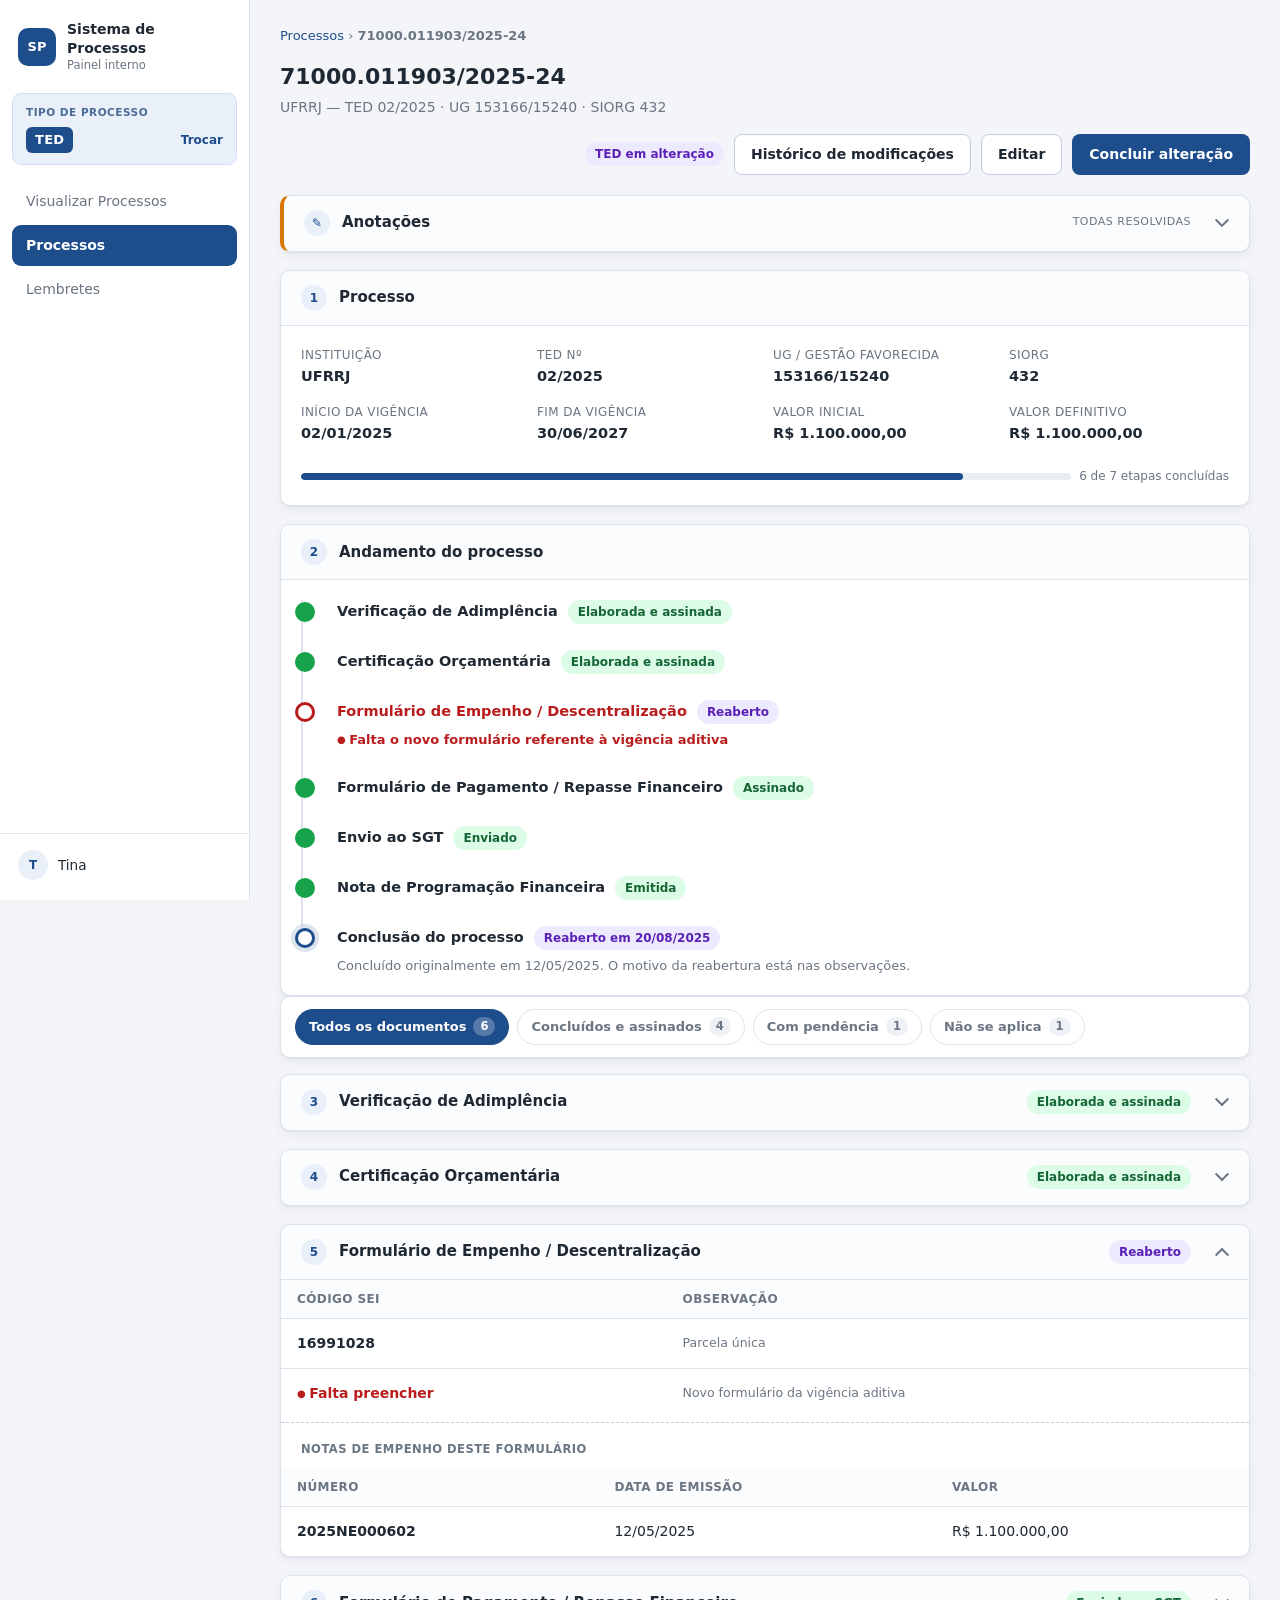
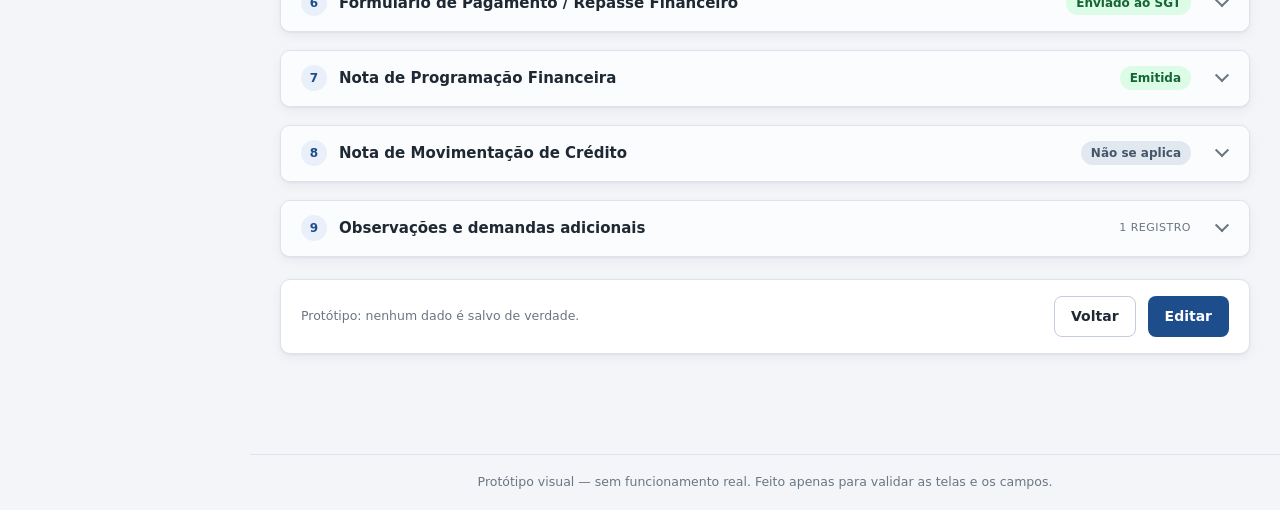
==== commit bc3705ee: "Foi adicionado novos campos" ====
--- a/ted-detalhe-alteracao.html
+++ b/ted-detalhe-alteracao.html
@@ -31,6 +31,7 @@
       <nav class="menu">
         <a href="ted-visualizar.html">Visualizar Processos</a>
         <a href="ted-processos.html" class="ativa">Processos</a>
+        <a href="ted-lembretes.html">Lembretes</a>
       </nav>
 
       <div class="lateral-usuario">
@@ -127,8 +128,8 @@
         </div>
 
         <div class="progresso-linha" style="margin-top:22px">
-          <div class="barra" style="flex:1"><span style="width:88%"></span></div>
-          <span>7 de 8 etapas concluídas</span>
+          <div class="barra" style="flex:1"><span style="width:86%"></span></div>
+          <span>6 de 7 etapas concluídas</span>
         </div>
       </div>
     </section>
@@ -168,13 +169,6 @@
 
           <li class="etapa concluida">
             <div class="titulo-etapa">
-              Nota de Empenho
-              <span class="selo verde">Todas emitidas</span>
-            </div>
-          </li>
-
-          <li class="etapa concluida">
-            <div class="titulo-etapa">
               Formulário de Pagamento / Repasse Financeiro
               <span class="selo verde">Assinado</span>
             </div>
@@ -220,8 +214,8 @@
       <input type="radio" name="visao" id="v-na">
 
       <div class="chips">
-        <label class="chip" for="v-tudo">Todos os documentos <span class="conta">7</span></label>
-        <label class="chip" for="v-feito">Concluídos e assinados <span class="conta">5</span></label>
+        <label class="chip" for="v-tudo">Todos os documentos <span class="conta">6</span></label>
+        <label class="chip" for="v-feito">Concluídos e assinados <span class="conta">4</span></label>
         <label class="chip" for="v-pendente">Com pendência <span class="conta">1</span></label>
         <label class="chip" for="v-na">Não se aplica <span class="conta">1</span></label>
       </div>
@@ -309,24 +303,16 @@
                 </tr>
               </tbody>
             </table>
-          </div>
-        </details>
-
-        <!-- ---- 6. Nota de Empenho ---- -->
-        <details class="cartao v-ok">
-          <summary class="cartao-topo">
-            <span class="numero">6</span>
-            <h2>Nota de Empenho</h2>
-            <span class="obrigatorio"><span class="selo verde">Todas emitidas</span></span>
-          </summary>
-          <div class="cartao-corpo" style="padding:0">
+
+            <div class="sub-secao">
+              <h4 class="titulo-sub">Notas de empenho deste formulário</h4>
+            </div>
             <table class="tabela">
               <thead>
                 <tr>
                   <th>Número</th>
                   <th>Data de emissão</th>
                   <th>Valor</th>
-                  <th>Referente ao formulário</th>
                 </tr>
               </thead>
               <tbody>
@@ -334,17 +320,16 @@
                   <td class="principal">2025NE000602</td>
                   <td>12/05/2025</td>
                   <td>R$ 1.100.000,00</td>
-                  <td>16991028</td>
                 </tr>
               </tbody>
             </table>
           </div>
         </details>
 
-        <!-- ---- 7. Formulário de Pagamento ---- -->
+        <!-- ---- 6. Formulário de Pagamento ---- -->
         <details class="cartao v-ok">
           <summary class="cartao-topo">
-            <span class="numero">7</span>
+            <span class="numero">6</span>
             <h2>Formulário de Pagamento / Repasse Financeiro</h2>
             <span class="obrigatorio"><span class="selo verde">Enviado ao SGT</span></span>
           </summary>
@@ -374,10 +359,10 @@
           </div>
         </details>
 
-        <!-- ---- 8. Nota de Programação Financeira ---- -->
+        <!-- ---- 7. Nota de Programação Financeira ---- -->
         <details class="cartao v-ok">
           <summary class="cartao-topo">
-            <span class="numero">8</span>
+            <span class="numero">7</span>
             <h2>Nota de Programação Financeira</h2>
             <span class="obrigatorio"><span class="selo verde">Emitida</span></span>
           </summary>
@@ -403,10 +388,10 @@
           </div>
         </details>
 
-        <!-- ---- 9. Nota de Movimentação de Crédito ---- -->
+        <!-- ---- 8. Nota de Movimentação de Crédito ---- -->
         <details class="cartao v-na">
           <summary class="cartao-topo">
-            <span class="numero">9</span>
+            <span class="numero">8</span>
             <h2>Nota de Movimentação de Crédito</h2>
             <span class="obrigatorio"><span class="selo cinza">Não se aplica</span></span>
           </summary>
@@ -420,10 +405,10 @@
       </div><!-- fim da lista de documentos -->
     </div><!-- fim do filtro -->
 
-    <!-- ================= 10. OBSERVAÇÕES ================= -->
+    <!-- ================= 9. OBSERVAÇÕES ================= -->
     <details class="cartao">
       <summary class="cartao-topo">
-        <span class="numero">10</span>
+        <span class="numero">9</span>
         <h2>Observações e demandas adicionais</h2>
         <span class="obrigatorio">1 registro</span>
       </summary>
--- a/estilo.css
+++ b/estilo.css
@@ -885,6 +885,230 @@
   flex: none;
 }
 
+/* =========================================================
+   LEMBRETES
+   ========================================================= */
+
+/* aviso no topo da tela de acompanhamento */
+.aviso-lembretes {
+  background: var(--superficie);
+  border: 1px solid var(--borda);
+  border-left: 4px solid #d97706;
+  border-radius: var(--raio);
+  box-shadow: var(--sombra);
+  padding: 16px 18px;
+  margin-bottom: 22px;
+}
+
+.aviso-lembretes .topo-aviso {
+  display: flex;
+  align-items: center;
+  gap: 10px;
+  margin-bottom: 12px;
+}
+
+.aviso-lembretes h2 {
+  margin: 0;
+  font-size: 15px;
+  font-weight: 650;
+}
+
+.aviso-lembretes .ver-todos {
+  margin-left: auto;
+  font-size: 13px;
+  font-weight: 600;
+  text-decoration: none;
+}
+
+.aviso-lembretes .ver-todos:hover { text-decoration: underline; }
+
+.lembrete-linha {
+  display: flex;
+  align-items: baseline;
+  gap: 12px;
+  padding: 9px 0;
+  border-top: 1px dashed var(--borda);
+  font-size: 13.5px;
+  flex-wrap: wrap;
+}
+
+.lembrete-linha .quando-selo {
+  flex: none;
+  width: 96px;
+}
+
+.lembrete-linha .processo {
+  font-weight: 600;
+  flex: none;
+}
+
+.lembrete-linha .falta {
+  color: var(--vermelho-txt);
+  font-weight: 600;
+}
+
+.lembrete-linha .abrir {
+  margin-left: auto;
+  font-size: 13px;
+  font-weight: 600;
+  text-decoration: none;
+  white-space: nowrap;
+}
+
+/* botão de criar lembrete, ao lado de uma pendência */
+.btn-lembrar {
+  display: inline-flex;
+  align-items: center;
+  gap: 6px;
+  padding: 4px 11px;
+  border: 1px solid #f0c88a;
+  background: var(--ambar-bg);
+  color: var(--ambar-txt);
+  border-radius: 999px;
+  font-size: 12px;
+  font-weight: 700;
+  text-decoration: none;
+  white-space: nowrap;
+}
+
+.btn-lembrar:hover { background: #fde9b8; border-color: #e0ac5c; }
+
+/* escolha entre data única e repetição, dentro da janela */
+.escolha-quando > input[type="radio"] { display: none; }
+
+.opcoes-quando {
+  display: flex;
+  gap: 10px;
+  margin-bottom: 14px;
+}
+
+.opcao-quando {
+  flex: 1;
+  border: 1px solid var(--borda-forte);
+  border-radius: 9px;
+  padding: 10px 12px;
+  font-size: 13.5px;
+  font-weight: 600;
+  text-align: center;
+  cursor: pointer;
+  background: #fff;
+}
+
+.opcao-quando:hover { border-color: var(--primaria); }
+
+#q-data:checked   ~ .opcoes-quando label[for="q-data"],
+#q-repete:checked ~ .opcoes-quando label[for="q-repete"] {
+  background: var(--primaria);
+  border-color: var(--primaria);
+  color: #fff;
+}
+
+/* bloco de destinatários do e-mail.
+   Ele nasce visível; a regra abaixo o esconde quando a caixa
+   "avisar por e-mail" está desmarcada. Feito nessa ordem de
+   propósito: em navegador antigo, que não entende :has(),
+   a regra é ignorada e o bloco simplesmente continua à vista. */
+.bloco-email {
+  margin-top: 14px;
+  padding: 14px;
+  background: #fbfcfe;
+  border: 1px solid var(--borda);
+  border-radius: 9px;
+}
+
+.escolha-email:has(input.liga-email:not(:checked)) .bloco-email { display: none; }
+
+/* prévia do e-mail que vai sair */
+.previa-email {
+  margin-top: 14px;
+  padding: 14px;
+  border: 1px solid var(--borda);
+  border-radius: 9px;
+  background: #fff;
+  font-size: 13px;
+  line-height: 1.5;
+}
+
+.previa-email .assunto {
+  font-weight: 700;
+  padding-bottom: 8px;
+  margin-bottom: 8px;
+  border-bottom: 1px solid var(--borda);
+}
+
+.previa-email p { margin: 0 0 8px; }
+.previa-email p:last-child { margin-bottom: 0; }
+.previa-email .variavel { background: var(--ambar-bg); color: var(--ambar-txt); padding: 0 4px; border-radius: 4px; font-weight: 600; }
+
+/* etiquetas de variável no editor de modelos */
+.variaveis { display: flex; flex-wrap: wrap; gap: 7px; margin-top: 8px; }
+
+.variaveis code {
+  background: var(--ambar-bg);
+  color: var(--ambar-txt);
+  border: 1px solid #f0c88a;
+  padding: 3px 9px;
+  border-radius: 999px;
+  font-size: 12px;
+  font-weight: 700;
+  cursor: pointer;
+}
+
+.bloco-email .gerenciar {
+  display: inline-block;
+  margin-top: 12px;
+  font-size: 12.5px;
+  font-weight: 600;
+  text-decoration: none;
+}
+
+.bloco-email .gerenciar:hover { text-decoration: underline; }
+
+/* =========================================================
+   ESCOPO DO LEMBRETE — uma pendência ou o processo inteiro
+   Duas perguntas encadeadas. O CSS combina as duas respostas
+   ligando os dois rádios no mesmo seletor:
+   #e-processo:checked ~ #n-resumo:checked ~ (o que mostrar)
+   ========================================================= */
+.escolha-quando > input[type="radio"] { display: none; }
+
+.so-pendencia,
+.so-processo,
+.bloco-detalhe { display: none; }
+
+#e-pendencia:checked ~ .so-pendencia { display: block; }
+#e-processo:checked  ~ .so-processo,
+#e-processo:checked  ~ .bloco-detalhe { display: block; }
+
+#e-pendencia:checked ~ .opcoes-escopo label[for="e-pendencia"],
+#e-processo:checked  ~ .opcoes-escopo label[for="e-processo"],
+#n-tudo:checked      ~ .bloco-detalhe .opcoes-detalhe label[for="n-tudo"],
+#n-resumo:checked    ~ .bloco-detalhe .opcoes-detalhe label[for="n-resumo"] {
+  background: var(--primaria);
+  border-color: var(--primaria);
+  color: #fff;
+}
+
+/* prévias: uma para cada combinação de respostas */
+.previa-email { display: none; }
+
+#e-pendencia:checked ~ .escolha-email .previa-pendencia,
+#e-processo:checked ~ #n-tudo:checked   ~ .escolha-email .previa-tudo,
+#e-processo:checked ~ #n-resumo:checked ~ .escolha-email .previa-resumo {
+  display: block;
+}
+
+.previa-email ul { margin: 6px 0 8px; padding-left: 20px; }
+.previa-email li { margin-bottom: 3px; }
+
+/* corpo de janela que segura um formulário */
+.janela-corpo.formulario { padding: 20px; }
+
+.campos-quando { display: none; }
+
+#q-data:checked   ~ .campos-quando.para-data,
+#q-repete:checked ~ .campos-quando.para-repete { display: block; }
+
 /* ---------- 16. Rodapé ---------- */
 .rodape {
   border-top: 1px solid var(--borda);
@@ -958,6 +1182,10 @@
 #h-todos:checked         ~ .chips label[for="h-todos"],
 #h-concluido:checked     ~ .chips label[for="h-concluido"],
 #h-alteracao:checked     ~ .chips label[for="h-alteracao"],
+#l-todos:checked         ~ .chips label[for="l-todos"],
+#l-atrasado:checked      ~ .chips label[for="l-atrasado"],
+#l-hoje:checked          ~ .chips label[for="l-hoje"],
+#l-proximo:checked       ~ .chips label[for="l-proximo"],
 #v-tudo:checked          ~ .chips label[for="v-tudo"],
 #v-feito:checked         ~ .chips label[for="v-feito"],
 #v-pendente:checked      ~ .chips label[for="v-pendente"],
@@ -979,6 +1207,10 @@
 #h-todos:checked         ~ .chips label[for="h-todos"] .conta,
 #h-concluido:checked     ~ .chips label[for="h-concluido"] .conta,
 #h-alteracao:checked     ~ .chips label[for="h-alteracao"] .conta,
+#l-todos:checked         ~ .chips label[for="l-todos"] .conta,
+#l-atrasado:checked      ~ .chips label[for="l-atrasado"] .conta,
+#l-hoje:checked          ~ .chips label[for="l-hoje"] .conta,
+#l-proximo:checked       ~ .chips label[for="l-proximo"] .conta,
 #v-tudo:checked          ~ .chips label[for="v-tudo"] .conta,
 #v-feito:checked         ~ .chips label[for="v-feito"] .conta,
 #v-pendente:checked      ~ .chips label[for="v-pendente"] .conta,
@@ -997,7 +1229,10 @@
 #f-programacao:checked   ~ .cartao tbody tr:not(.e-programacao),
 #f-movimentacao:checked  ~ .cartao tbody tr:not(.e-movimentacao),
 #h-concluido:checked     ~ .cartao tbody tr:not(.s-concluido),
-#h-alteracao:checked     ~ .cartao tbody tr:not(.s-alteracao) {
+#h-alteracao:checked     ~ .cartao tbody tr:not(.s-alteracao),
+#l-atrasado:checked      ~ .cartao tbody tr:not(.p-atrasado),
+#l-hoje:checked          ~ .cartao tbody tr:not(.p-hoje),
+#l-proximo:checked       ~ .cartao tbody tr:not(.p-proximo) {
   display: none;
 }
 
@@ -1122,10 +1357,6 @@
 #et-emp-2:checked ~ .etapas > #s-emp-2,
 #et-emp-3:checked ~ .etapas > #s-emp-3,
 #et-emp-4:checked ~ .etapas > #s-emp-4,
-#et-ne-1:checked ~ .etapas > #s-ne-1,
-#et-ne-2:checked ~ .etapas > #s-ne-2,
-#et-ne-3:checked ~ .etapas > #s-ne-3,
-#et-ne-4:checked ~ .etapas > #s-ne-4,
 #et-pag-1:checked ~ .etapas > #s-pag-1,
 #et-pag-2:checked ~ .etapas > #s-pag-2,
 #et-pag-3:checked ~ .etapas > #s-pag-3,
@@ -1143,8 +1374,7 @@
    Três regras por vaga, nesta ordem (a última vence o empate):
    1. aparece quando a vaga anterior já foi usada;
    2. some quando ela própria é usada;
-   3. some se alguma vaga anterior estiver livre — é isso que
-      evita dois botões iguais depois de excluir uma do meio. */
+   3. some se alguma vaga anterior estiver livre. */
 .painel-adicionar label[for="et-adim-2"],
 .painel-adicionar label[for="et-adim-3"],
 .painel-adicionar label[for="et-adim-4"],
@@ -1154,9 +1384,6 @@
 .painel-adicionar label[for="et-emp-2"],
 .painel-adicionar label[for="et-emp-3"],
 .painel-adicionar label[for="et-emp-4"],
-.painel-adicionar label[for="et-ne-2"],
-.painel-adicionar label[for="et-ne-3"],
-.painel-adicionar label[for="et-ne-4"],
 .painel-adicionar label[for="et-pag-2"],
 .painel-adicionar label[for="et-pag-3"],
 .painel-adicionar label[for="et-pag-4"],
@@ -1209,20 +1436,6 @@
 #et-emp-2:not(:checked) ~ .painel-adicionar label[for="et-emp-4"] { display: none; }
 #et-emp-3:not(:checked) ~ .painel-adicionar label[for="et-emp-4"] { display: none; }
 
-#et-ne-1:checked ~ .painel-adicionar label[for="et-ne-2"] { display: inline-flex; }
-#et-ne-2:checked ~ .painel-adicionar label[for="et-ne-3"] { display: inline-flex; }
-#et-ne-3:checked ~ .painel-adicionar label[for="et-ne-4"] { display: inline-flex; }
-#et-ne-1:checked ~ .painel-adicionar label[for="et-ne-1"] { display: none; }
-#et-ne-2:checked ~ .painel-adicionar label[for="et-ne-2"] { display: none; }
-#et-ne-3:checked ~ .painel-adicionar label[for="et-ne-3"] { display: none; }
-#et-ne-4:checked ~ .painel-adicionar label[for="et-ne-4"] { display: none; }
-#et-ne-1:not(:checked) ~ .painel-adicionar label[for="et-ne-2"] { display: none; }
-#et-ne-1:not(:checked) ~ .painel-adicionar label[for="et-ne-3"] { display: none; }
-#et-ne-2:not(:checked) ~ .painel-adicionar label[for="et-ne-3"] { display: none; }
-#et-ne-1:not(:checked) ~ .painel-adicionar label[for="et-ne-4"] { display: none; }
-#et-ne-2:not(:checked) ~ .painel-adicionar label[for="et-ne-4"] { display: none; }
-#et-ne-3:not(:checked) ~ .painel-adicionar label[for="et-ne-4"] { display: none; }
-
 #et-pag-1:checked ~ .painel-adicionar label[for="et-pag-2"] { display: inline-flex; }
 #et-pag-2:checked ~ .painel-adicionar label[for="et-pag-3"] { display: inline-flex; }
 #et-pag-3:checked ~ .painel-adicionar label[for="et-pag-4"] { display: inline-flex; }
@@ -1264,6 +1477,108 @@
 #et-nc-1:not(:checked) ~ .painel-adicionar label[for="et-nc-4"] { display: none; }
 #et-nc-2:not(:checked) ~ .painel-adicionar label[for="et-nc-4"] { display: none; }
 #et-nc-3:not(:checked) ~ .painel-adicionar label[for="et-nc-4"] { display: none; }
+
+/* =========================================================
+   NOTAS DE EMPENHO DENTRO DO FORMULÁRIO
+   Mesma mecânica das etapas, um nível abaixo: cada formulário
+   tem suas próprias caixas de seleção e sua própria lista.
+   ========================================================= */
+.notas-do-empenho {
+  margin-top: 20px;
+  padding-top: 18px;
+  border-top: 1px dashed var(--borda-forte);
+}
+
+.notas-do-empenho > input[type="checkbox"] { display: none; }
+
+/* subtítulo dentro de um cartão de visualização */
+.sub-secao {
+  padding: 18px 20px 10px;
+  border-top: 1px dashed var(--borda-forte);
+  margin-top: 4px;
+}
+
+.sub-secao .titulo-sub { margin: 0; }
+
+.titulo-sub {
+  margin: 0 0 12px;
+  font-size: 11.5px;
+  text-transform: uppercase;
+  letter-spacing: .5px;
+  color: var(--texto-suave);
+  font-weight: 700;
+}
+
+.remover-nota {
+  margin-left: auto;
+  font-size: 12px;
+  font-weight: 600;
+  color: var(--vermelho-txt);
+  cursor: pointer;
+}
+
+.remover-nota:hover { text-decoration: underline; }
+
+/* nenhuma nota aparece até ser adicionada */
+.lista-notas > .repeticao { display: none; }
+
+#ne-1-1:checked ~ .lista-notas > #n-1-1,
+#ne-1-2:checked ~ .lista-notas > #n-1-2,
+#ne-1-3:checked ~ .lista-notas > #n-1-3,
+#ne-2-1:checked ~ .lista-notas > #n-2-1,
+#ne-2-2:checked ~ .lista-notas > #n-2-2,
+#ne-2-3:checked ~ .lista-notas > #n-2-3,
+#ne-3-1:checked ~ .lista-notas > #n-3-1,
+#ne-3-2:checked ~ .lista-notas > #n-3-2,
+#ne-3-3:checked ~ .lista-notas > #n-3-3,
+#ne-4-1:checked ~ .lista-notas > #n-4-1,
+#ne-4-2:checked ~ .lista-notas > #n-4-2,
+#ne-4-3:checked ~ .lista-notas > #n-4-3 { display: block; }
+
+.notas-do-empenho label[for="ne-1-2"],
+.notas-do-empenho label[for="ne-1-3"],
+.notas-do-empenho label[for="ne-2-2"],
+.notas-do-empenho label[for="ne-2-3"],
+.notas-do-empenho label[for="ne-3-2"],
+.notas-do-empenho label[for="ne-3-3"],
+.notas-do-empenho label[for="ne-4-2"],
+.notas-do-empenho label[for="ne-4-3"] { display: none; }
+
+#ne-1-1:checked ~ label[for="ne-1-2"] { display: block; }
+#ne-1-2:checked ~ label[for="ne-1-3"] { display: block; }
+#ne-1-1:checked ~ label[for="ne-1-1"] { display: none; }
+#ne-1-2:checked ~ label[for="ne-1-2"] { display: none; }
+#ne-1-3:checked ~ label[for="ne-1-3"] { display: none; }
+#ne-1-1:not(:checked) ~ label[for="ne-1-2"] { display: none; }
+#ne-1-1:not(:checked) ~ label[for="ne-1-3"] { display: none; }
+#ne-1-2:not(:checked) ~ label[for="ne-1-3"] { display: none; }
+
+#ne-2-1:checked ~ label[for="ne-2-2"] { display: block; }
+#ne-2-2:checked ~ label[for="ne-2-3"] { display: block; }
+#ne-2-1:checked ~ label[for="ne-2-1"] { display: none; }
+#ne-2-2:checked ~ label[for="ne-2-2"] { display: none; }
+#ne-2-3:checked ~ label[for="ne-2-3"] { display: none; }
+#ne-2-1:not(:checked) ~ label[for="ne-2-2"] { display: none; }
+#ne-2-1:not(:checked) ~ label[for="ne-2-3"] { display: none; }
+#ne-2-2:not(:checked) ~ label[for="ne-2-3"] { display: none; }
+
+#ne-3-1:checked ~ label[for="ne-3-2"] { display: block; }
+#ne-3-2:checked ~ label[for="ne-3-3"] { display: block; }
+#ne-3-1:checked ~ label[for="ne-3-1"] { display: none; }
+#ne-3-2:checked ~ label[for="ne-3-2"] { display: none; }
+#ne-3-3:checked ~ label[for="ne-3-3"] { display: none; }
+#ne-3-1:not(:checked) ~ label[for="ne-3-2"] { display: none; }
+#ne-3-1:not(:checked) ~ label[for="ne-3-3"] { display: none; }
+#ne-3-2:not(:checked) ~ label[for="ne-3-3"] { display: none; }
+
+#ne-4-1:checked ~ label[for="ne-4-2"] { display: block; }
+#ne-4-2:checked ~ label[for="ne-4-3"] { display: block; }
+#ne-4-1:checked ~ label[for="ne-4-1"] { display: none; }
+#ne-4-2:checked ~ label[for="ne-4-2"] { display: none; }
+#ne-4-3:checked ~ label[for="ne-4-3"] { display: none; }
+#ne-4-1:not(:checked) ~ label[for="ne-4-2"] { display: none; }
+#ne-4-1:not(:checked) ~ label[for="ne-4-3"] { display: none; }
+#ne-4-2:not(:checked) ~ label[for="ne-4-3"] { display: none; }
 
 /* link de remover, no rodapé de cada etapa */
 .remover-etapa {
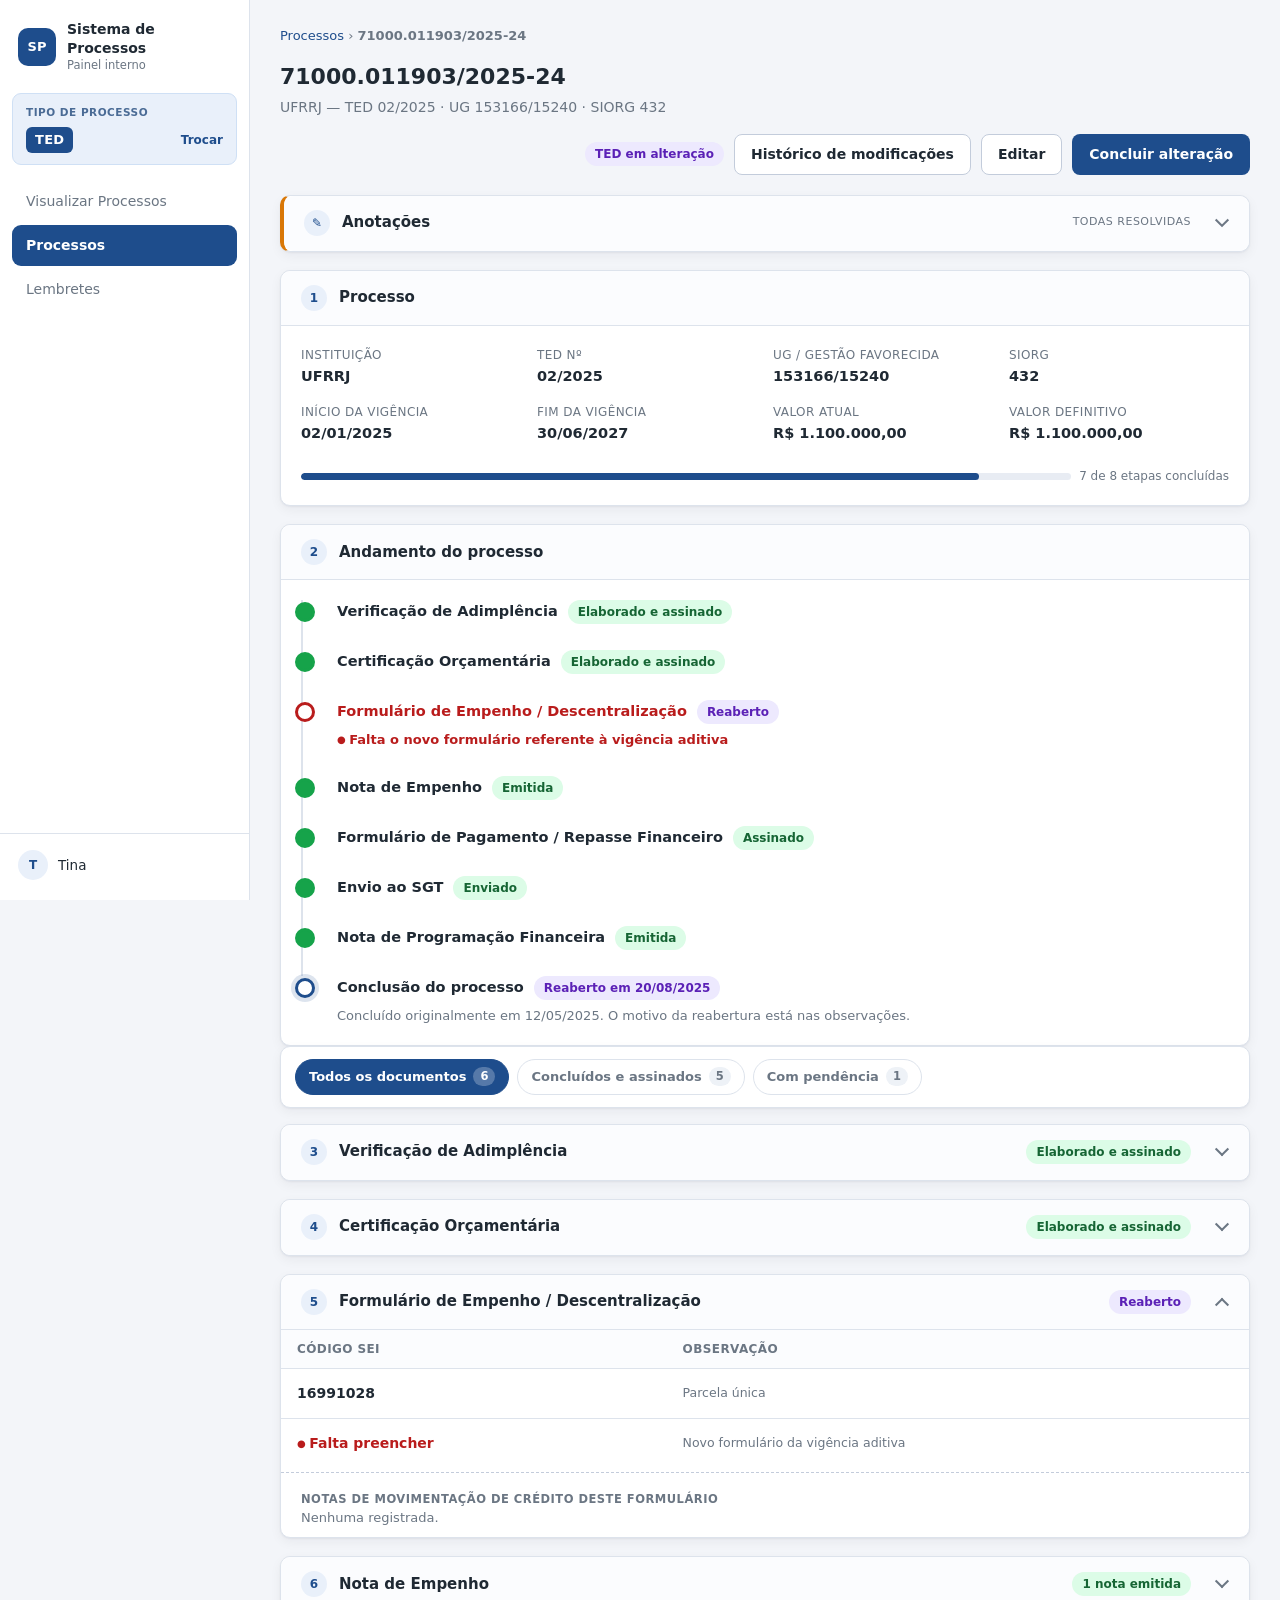
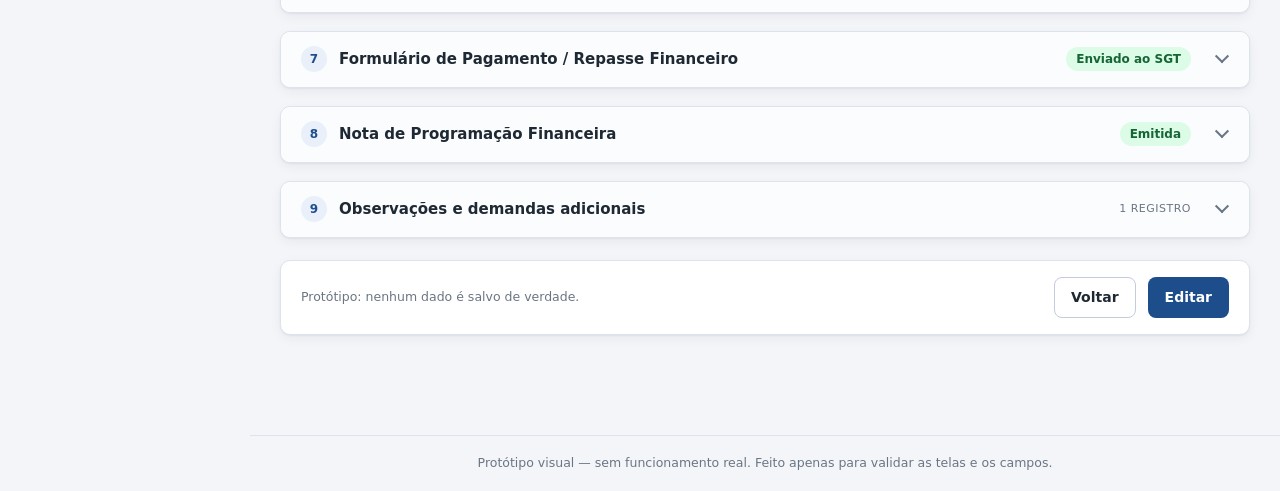
==== commit 83525eec: "Adicionado novas abas e mudanças de etapas" ====
--- a/ted-detalhe-alteracao.html
+++ b/ted-detalhe-alteracao.html
@@ -118,7 +118,7 @@
             <div class="conteudo">30/06/2027</div>
           </div>
           <div class="item">
-            <div class="rotulo">Valor inicial</div>
+            <div class="rotulo">Valor atual</div>
             <div class="conteudo">R$ 1.100.000,00</div>
           </div>
           <div class="item">
@@ -128,8 +128,8 @@
         </div>
 
         <div class="progresso-linha" style="margin-top:22px">
-          <div class="barra" style="flex:1"><span style="width:86%"></span></div>
-          <span>6 de 7 etapas concluídas</span>
+          <div class="barra" style="flex:1"><span style="width:88%"></span></div>
+          <span>7 de 8 etapas concluídas</span>
         </div>
       </div>
     </section>
@@ -146,14 +146,14 @@
           <li class="etapa concluida">
             <div class="titulo-etapa">
               Verificação de Adimplência
-              <span class="selo verde">Elaborada e assinada</span>
+              <span class="selo verde">Elaborado e assinado</span>
             </div>
           </li>
 
           <li class="etapa concluida">
             <div class="titulo-etapa">
               Certificação Orçamentária
-              <span class="selo verde">Elaborada e assinada</span>
+              <span class="selo verde">Elaborado e assinado</span>
             </div>
           </li>
 
@@ -164,6 +164,13 @@
             </div>
             <div class="detalhes">
               <span class="pendente">Falta o novo formulário referente à vigência aditiva</span>
+            </div>
+          </li>
+
+          <li class="etapa concluida">
+            <div class="titulo-etapa">
+              Nota de Empenho
+              <span class="selo verde">Emitida</span>
             </div>
           </li>
 
@@ -211,13 +218,11 @@
       <input type="radio" name="visao" id="v-tudo" checked>
       <input type="radio" name="visao" id="v-feito">
       <input type="radio" name="visao" id="v-pendente">
-      <input type="radio" name="visao" id="v-na">
 
       <div class="chips">
         <label class="chip" for="v-tudo">Todos os documentos <span class="conta">6</span></label>
-        <label class="chip" for="v-feito">Concluídos e assinados <span class="conta">4</span></label>
+        <label class="chip" for="v-feito">Concluídos e assinados <span class="conta">5</span></label>
         <label class="chip" for="v-pendente">Com pendência <span class="conta">1</span></label>
-        <label class="chip" for="v-na">Não se aplica <span class="conta">1</span></label>
       </div>
 
       <div class="lista-docs">
@@ -227,7 +232,7 @@
           <summary class="cartao-topo">
             <span class="numero">3</span>
             <h2>Verificação de Adimplência</h2>
-            <span class="obrigatorio"><span class="selo verde">Elaborada e assinada</span></span>
+            <span class="obrigatorio"><span class="selo verde">Elaborado e assinado</span></span>
           </summary>
           <div class="cartao-corpo">
             <div class="dados tres">
@@ -237,7 +242,7 @@
               </div>
               <div class="item">
                 <div class="rotulo">Status</div>
-                <div class="conteudo">Elaborada e assinada</div>
+                <div class="conteudo">Elaborado e assinado</div>
               </div>
               <div class="item">
                 <div class="rotulo">Assinaturas</div>
@@ -255,7 +260,7 @@
           <summary class="cartao-topo">
             <span class="numero">4</span>
             <h2>Certificação Orçamentária</h2>
-            <span class="obrigatorio"><span class="selo verde">Elaborada e assinada</span></span>
+            <span class="obrigatorio"><span class="selo verde">Elaborado e assinado</span></span>
           </summary>
           <div class="cartao-corpo">
             <div class="dados tres">
@@ -265,7 +270,7 @@
               </div>
               <div class="item">
                 <div class="rotulo">Status</div>
-                <div class="conteudo">Elaborada e assinada</div>
+                <div class="conteudo">Elaborado e assinado</div>
               </div>
               <div class="item">
                 <div class="rotulo">Assinaturas</div>
@@ -305,8 +310,20 @@
             </table>
 
             <div class="sub-secao">
-              <h4 class="titulo-sub">Notas de empenho deste formulário</h4>
-            </div>
+              <h4 class="titulo-sub">Notas de movimentação de crédito deste formulário</h4>
+              <p style="margin:0;font-size:13px;color:var(--texto-suave)">Nenhuma registrada.</p>
+            </div>
+          </div>
+        </details>
+
+        <!-- ---- 6. Nota de Empenho ---- -->
+        <details class="cartao v-ok">
+          <summary class="cartao-topo">
+            <span class="numero">6</span>
+            <h2>Nota de Empenho</h2>
+            <span class="obrigatorio"><span class="selo verde">1 nota emitida</span></span>
+          </summary>
+          <div class="cartao-corpo" style="padding:0">
             <table class="tabela">
               <thead>
                 <tr>
@@ -326,10 +343,10 @@
           </div>
         </details>
 
-        <!-- ---- 6. Formulário de Pagamento ---- -->
+        <!-- ---- 7. Formulário de Pagamento ---- -->
         <details class="cartao v-ok">
           <summary class="cartao-topo">
-            <span class="numero">6</span>
+            <span class="numero">7</span>
             <h2>Formulário de Pagamento / Repasse Financeiro</h2>
             <span class="obrigatorio"><span class="selo verde">Enviado ao SGT</span></span>
           </summary>
@@ -359,24 +376,24 @@
           </div>
         </details>
 
-        <!-- ---- 7. Nota de Programação Financeira ---- -->
+        <!-- ---- 8. Nota de Programação Financeira ---- -->
         <details class="cartao v-ok">
           <summary class="cartao-topo">
-            <span class="numero">7</span>
+            <span class="numero">8</span>
             <h2>Nota de Programação Financeira</h2>
             <span class="obrigatorio"><span class="selo verde">Emitida</span></span>
           </summary>
           <div class="cartao-corpo">
             <div class="dados">
               <div class="item">
+                <div class="rotulo">Código SEI</div>
+                <div class="conteudo">17188930</div>
+              </div>
+              <div class="item">
                 <div class="rotulo">Número da parcela</div>
                 <div class="conteudo">2025PF000009</div>
               </div>
               <div class="item">
-                <div class="rotulo">Código SEI</div>
-                <div class="conteudo">17188930</div>
-              </div>
-              <div class="item">
                 <div class="rotulo">Data de emissão</div>
                 <div class="conteudo">26/06/2025</div>
               </div>
@@ -385,20 +402,6 @@
                 <div class="conteudo">Emitida</div>
               </div>
             </div>
-          </div>
-        </details>
-
-        <!-- ---- 8. Nota de Movimentação de Crédito ---- -->
-        <details class="cartao v-na">
-          <summary class="cartao-topo">
-            <span class="numero">8</span>
-            <h2>Nota de Movimentação de Crédito</h2>
-            <span class="obrigatorio"><span class="selo cinza">Não se aplica</span></span>
-          </summary>
-          <div class="cartao-corpo">
-            <p style="margin:0;font-size:14px;color:var(--texto-suave)">
-              Este processo não teve Nota de Movimentação de Crédito.
-            </p>
           </div>
         </details>
 
@@ -500,8 +503,8 @@
               <tr>
                 <td class="principal">22/04/2025 &middot; 11:20</td>
                 <td>Certificação Orçamentária — status</td>
-                <td class="secundario">Elaboração</td>
-                <td>Elaborada e assinada</td>
+                <td class="secundario">Em elaboração</td>
+                <td>Elaborado e assinado</td>
                 <td>Tina</td>
               </tr>
 
--- a/estilo.css
+++ b/estilo.css
@@ -1357,6 +1357,10 @@
 #et-emp-2:checked ~ .etapas > #s-emp-2,
 #et-emp-3:checked ~ .etapas > #s-emp-3,
 #et-emp-4:checked ~ .etapas > #s-emp-4,
+#et-ne-1:checked ~ .etapas > #s-ne-1,
+#et-ne-2:checked ~ .etapas > #s-ne-2,
+#et-ne-3:checked ~ .etapas > #s-ne-3,
+#et-ne-4:checked ~ .etapas > #s-ne-4,
 #et-pag-1:checked ~ .etapas > #s-pag-1,
 #et-pag-2:checked ~ .etapas > #s-pag-2,
 #et-pag-3:checked ~ .etapas > #s-pag-3,
@@ -1364,11 +1368,7 @@
 #et-pf-1:checked ~ .etapas > #s-pf-1,
 #et-pf-2:checked ~ .etapas > #s-pf-2,
 #et-pf-3:checked ~ .etapas > #s-pf-3,
-#et-pf-4:checked ~ .etapas > #s-pf-4,
-#et-nc-1:checked ~ .etapas > #s-nc-1,
-#et-nc-2:checked ~ .etapas > #s-nc-2,
-#et-nc-3:checked ~ .etapas > #s-nc-3,
-#et-nc-4:checked ~ .etapas > #s-nc-4 { display: block; }
+#et-pf-4:checked ~ .etapas > #s-pf-4 { display: block; }
 
 /* Só aparece o botão da PRIMEIRA vaga livre de cada tipo.
    Três regras por vaga, nesta ordem (a última vence o empate):
@@ -1384,15 +1384,15 @@
 .painel-adicionar label[for="et-emp-2"],
 .painel-adicionar label[for="et-emp-3"],
 .painel-adicionar label[for="et-emp-4"],
+.painel-adicionar label[for="et-ne-2"],
+.painel-adicionar label[for="et-ne-3"],
+.painel-adicionar label[for="et-ne-4"],
 .painel-adicionar label[for="et-pag-2"],
 .painel-adicionar label[for="et-pag-3"],
 .painel-adicionar label[for="et-pag-4"],
 .painel-adicionar label[for="et-pf-2"],
 .painel-adicionar label[for="et-pf-3"],
-.painel-adicionar label[for="et-pf-4"],
-.painel-adicionar label[for="et-nc-2"],
-.painel-adicionar label[for="et-nc-3"],
-.painel-adicionar label[for="et-nc-4"] { display: none; }
+.painel-adicionar label[for="et-pf-4"] { display: none; }
 
 #et-adim-1:checked ~ .painel-adicionar label[for="et-adim-2"] { display: inline-flex; }
 #et-adim-2:checked ~ .painel-adicionar label[for="et-adim-3"] { display: inline-flex; }
@@ -1436,6 +1436,20 @@
 #et-emp-2:not(:checked) ~ .painel-adicionar label[for="et-emp-4"] { display: none; }
 #et-emp-3:not(:checked) ~ .painel-adicionar label[for="et-emp-4"] { display: none; }
 
+#et-ne-1:checked ~ .painel-adicionar label[for="et-ne-2"] { display: inline-flex; }
+#et-ne-2:checked ~ .painel-adicionar label[for="et-ne-3"] { display: inline-flex; }
+#et-ne-3:checked ~ .painel-adicionar label[for="et-ne-4"] { display: inline-flex; }
+#et-ne-1:checked ~ .painel-adicionar label[for="et-ne-1"] { display: none; }
+#et-ne-2:checked ~ .painel-adicionar label[for="et-ne-2"] { display: none; }
+#et-ne-3:checked ~ .painel-adicionar label[for="et-ne-3"] { display: none; }
+#et-ne-4:checked ~ .painel-adicionar label[for="et-ne-4"] { display: none; }
+#et-ne-1:not(:checked) ~ .painel-adicionar label[for="et-ne-2"] { display: none; }
+#et-ne-1:not(:checked) ~ .painel-adicionar label[for="et-ne-3"] { display: none; }
+#et-ne-2:not(:checked) ~ .painel-adicionar label[for="et-ne-3"] { display: none; }
+#et-ne-1:not(:checked) ~ .painel-adicionar label[for="et-ne-4"] { display: none; }
+#et-ne-2:not(:checked) ~ .painel-adicionar label[for="et-ne-4"] { display: none; }
+#et-ne-3:not(:checked) ~ .painel-adicionar label[for="et-ne-4"] { display: none; }
+
 #et-pag-1:checked ~ .painel-adicionar label[for="et-pag-2"] { display: inline-flex; }
 #et-pag-2:checked ~ .painel-adicionar label[for="et-pag-3"] { display: inline-flex; }
 #et-pag-3:checked ~ .painel-adicionar label[for="et-pag-4"] { display: inline-flex; }
@@ -1464,24 +1478,28 @@
 #et-pf-2:not(:checked) ~ .painel-adicionar label[for="et-pf-4"] { display: none; }
 #et-pf-3:not(:checked) ~ .painel-adicionar label[for="et-pf-4"] { display: none; }
 
-#et-nc-1:checked ~ .painel-adicionar label[for="et-nc-2"] { display: inline-flex; }
-#et-nc-2:checked ~ .painel-adicionar label[for="et-nc-3"] { display: inline-flex; }
-#et-nc-3:checked ~ .painel-adicionar label[for="et-nc-4"] { display: inline-flex; }
-#et-nc-1:checked ~ .painel-adicionar label[for="et-nc-1"] { display: none; }
-#et-nc-2:checked ~ .painel-adicionar label[for="et-nc-2"] { display: none; }
-#et-nc-3:checked ~ .painel-adicionar label[for="et-nc-3"] { display: none; }
-#et-nc-4:checked ~ .painel-adicionar label[for="et-nc-4"] { display: none; }
-#et-nc-1:not(:checked) ~ .painel-adicionar label[for="et-nc-2"] { display: none; }
-#et-nc-1:not(:checked) ~ .painel-adicionar label[for="et-nc-3"] { display: none; }
-#et-nc-2:not(:checked) ~ .painel-adicionar label[for="et-nc-3"] { display: none; }
-#et-nc-1:not(:checked) ~ .painel-adicionar label[for="et-nc-4"] { display: none; }
-#et-nc-2:not(:checked) ~ .painel-adicionar label[for="et-nc-4"] { display: none; }
-#et-nc-3:not(:checked) ~ .painel-adicionar label[for="et-nc-4"] { display: none; }
+/* subtítulo dentro de um cartão de visualização */
+.sub-secao {
+  padding: 18px 20px 10px;
+  border-top: 1px dashed var(--borda-forte);
+  margin-top: 4px;
+}
+
+.sub-secao .titulo-sub { margin: 0; }
+
+.titulo-sub {
+  margin: 0 0 12px;
+  font-size: 11.5px;
+  text-transform: uppercase;
+  letter-spacing: .5px;
+  color: var(--texto-suave);
+  font-weight: 700;
+}
 
 /* =========================================================
-   NOTAS DE EMPENHO DENTRO DO FORMULÁRIO
+   NOTAS DE MOVIMENTAÇÃO DE CRÉDITO DENTRO DO FORMULÁRIO
    Mesma mecânica das etapas, um nível abaixo: cada formulário
-   tem suas próprias caixas de seleção e sua própria lista.
+   de empenho tem suas próprias caixas de seleção e sua própria lista.
    ========================================================= */
 .notas-do-empenho {
   margin-top: 20px;
@@ -1491,24 +1509,6 @@
 
 .notas-do-empenho > input[type="checkbox"] { display: none; }
 
-/* subtítulo dentro de um cartão de visualização */
-.sub-secao {
-  padding: 18px 20px 10px;
-  border-top: 1px dashed var(--borda-forte);
-  margin-top: 4px;
-}
-
-.sub-secao .titulo-sub { margin: 0; }
-
-.titulo-sub {
-  margin: 0 0 12px;
-  font-size: 11.5px;
-  text-transform: uppercase;
-  letter-spacing: .5px;
-  color: var(--texto-suave);
-  font-weight: 700;
-}
-
 .remover-nota {
   margin-left: auto;
   font-size: 12px;
@@ -1522,63 +1522,63 @@
 /* nenhuma nota aparece até ser adicionada */
 .lista-notas > .repeticao { display: none; }
 
-#ne-1-1:checked ~ .lista-notas > #n-1-1,
-#ne-1-2:checked ~ .lista-notas > #n-1-2,
-#ne-1-3:checked ~ .lista-notas > #n-1-3,
-#ne-2-1:checked ~ .lista-notas > #n-2-1,
-#ne-2-2:checked ~ .lista-notas > #n-2-2,
-#ne-2-3:checked ~ .lista-notas > #n-2-3,
-#ne-3-1:checked ~ .lista-notas > #n-3-1,
-#ne-3-2:checked ~ .lista-notas > #n-3-2,
-#ne-3-3:checked ~ .lista-notas > #n-3-3,
-#ne-4-1:checked ~ .lista-notas > #n-4-1,
-#ne-4-2:checked ~ .lista-notas > #n-4-2,
-#ne-4-3:checked ~ .lista-notas > #n-4-3 { display: block; }
-
-.notas-do-empenho label[for="ne-1-2"],
-.notas-do-empenho label[for="ne-1-3"],
-.notas-do-empenho label[for="ne-2-2"],
-.notas-do-empenho label[for="ne-2-3"],
-.notas-do-empenho label[for="ne-3-2"],
-.notas-do-empenho label[for="ne-3-3"],
-.notas-do-empenho label[for="ne-4-2"],
-.notas-do-empenho label[for="ne-4-3"] { display: none; }
-
-#ne-1-1:checked ~ label[for="ne-1-2"] { display: block; }
-#ne-1-2:checked ~ label[for="ne-1-3"] { display: block; }
-#ne-1-1:checked ~ label[for="ne-1-1"] { display: none; }
-#ne-1-2:checked ~ label[for="ne-1-2"] { display: none; }
-#ne-1-3:checked ~ label[for="ne-1-3"] { display: none; }
-#ne-1-1:not(:checked) ~ label[for="ne-1-2"] { display: none; }
-#ne-1-1:not(:checked) ~ label[for="ne-1-3"] { display: none; }
-#ne-1-2:not(:checked) ~ label[for="ne-1-3"] { display: none; }
-
-#ne-2-1:checked ~ label[for="ne-2-2"] { display: block; }
-#ne-2-2:checked ~ label[for="ne-2-3"] { display: block; }
-#ne-2-1:checked ~ label[for="ne-2-1"] { display: none; }
-#ne-2-2:checked ~ label[for="ne-2-2"] { display: none; }
-#ne-2-3:checked ~ label[for="ne-2-3"] { display: none; }
-#ne-2-1:not(:checked) ~ label[for="ne-2-2"] { display: none; }
-#ne-2-1:not(:checked) ~ label[for="ne-2-3"] { display: none; }
-#ne-2-2:not(:checked) ~ label[for="ne-2-3"] { display: none; }
-
-#ne-3-1:checked ~ label[for="ne-3-2"] { display: block; }
-#ne-3-2:checked ~ label[for="ne-3-3"] { display: block; }
-#ne-3-1:checked ~ label[for="ne-3-1"] { display: none; }
-#ne-3-2:checked ~ label[for="ne-3-2"] { display: none; }
-#ne-3-3:checked ~ label[for="ne-3-3"] { display: none; }
-#ne-3-1:not(:checked) ~ label[for="ne-3-2"] { display: none; }
-#ne-3-1:not(:checked) ~ label[for="ne-3-3"] { display: none; }
-#ne-3-2:not(:checked) ~ label[for="ne-3-3"] { display: none; }
-
-#ne-4-1:checked ~ label[for="ne-4-2"] { display: block; }
-#ne-4-2:checked ~ label[for="ne-4-3"] { display: block; }
-#ne-4-1:checked ~ label[for="ne-4-1"] { display: none; }
-#ne-4-2:checked ~ label[for="ne-4-2"] { display: none; }
-#ne-4-3:checked ~ label[for="ne-4-3"] { display: none; }
-#ne-4-1:not(:checked) ~ label[for="ne-4-2"] { display: none; }
-#ne-4-1:not(:checked) ~ label[for="ne-4-3"] { display: none; }
-#ne-4-2:not(:checked) ~ label[for="ne-4-3"] { display: none; }
+#nc-1-1:checked ~ .lista-notas > #n-1-1,
+#nc-1-2:checked ~ .lista-notas > #n-1-2,
+#nc-1-3:checked ~ .lista-notas > #n-1-3,
+#nc-2-1:checked ~ .lista-notas > #n-2-1,
+#nc-2-2:checked ~ .lista-notas > #n-2-2,
+#nc-2-3:checked ~ .lista-notas > #n-2-3,
+#nc-3-1:checked ~ .lista-notas > #n-3-1,
+#nc-3-2:checked ~ .lista-notas > #n-3-2,
+#nc-3-3:checked ~ .lista-notas > #n-3-3,
+#nc-4-1:checked ~ .lista-notas > #n-4-1,
+#nc-4-2:checked ~ .lista-notas > #n-4-2,
+#nc-4-3:checked ~ .lista-notas > #n-4-3 { display: block; }
+
+.notas-do-empenho label[for="nc-1-2"],
+.notas-do-empenho label[for="nc-1-3"],
+.notas-do-empenho label[for="nc-2-2"],
+.notas-do-empenho label[for="nc-2-3"],
+.notas-do-empenho label[for="nc-3-2"],
+.notas-do-empenho label[for="nc-3-3"],
+.notas-do-empenho label[for="nc-4-2"],
+.notas-do-empenho label[for="nc-4-3"] { display: none; }
+
+#nc-1-1:checked ~ label[for="nc-1-2"] { display: block; }
+#nc-1-2:checked ~ label[for="nc-1-3"] { display: block; }
+#nc-1-1:checked ~ label[for="nc-1-1"] { display: none; }
+#nc-1-2:checked ~ label[for="nc-1-2"] { display: none; }
+#nc-1-3:checked ~ label[for="nc-1-3"] { display: none; }
+#nc-1-1:not(:checked) ~ label[for="nc-1-2"] { display: none; }
+#nc-1-1:not(:checked) ~ label[for="nc-1-3"] { display: none; }
+#nc-1-2:not(:checked) ~ label[for="nc-1-3"] { display: none; }
+
+#nc-2-1:checked ~ label[for="nc-2-2"] { display: block; }
+#nc-2-2:checked ~ label[for="nc-2-3"] { display: block; }
+#nc-2-1:checked ~ label[for="nc-2-1"] { display: none; }
+#nc-2-2:checked ~ label[for="nc-2-2"] { display: none; }
+#nc-2-3:checked ~ label[for="nc-2-3"] { display: none; }
+#nc-2-1:not(:checked) ~ label[for="nc-2-2"] { display: none; }
+#nc-2-1:not(:checked) ~ label[for="nc-2-3"] { display: none; }
+#nc-2-2:not(:checked) ~ label[for="nc-2-3"] { display: none; }
+
+#nc-3-1:checked ~ label[for="nc-3-2"] { display: block; }
+#nc-3-2:checked ~ label[for="nc-3-3"] { display: block; }
+#nc-3-1:checked ~ label[for="nc-3-1"] { display: none; }
+#nc-3-2:checked ~ label[for="nc-3-2"] { display: none; }
+#nc-3-3:checked ~ label[for="nc-3-3"] { display: none; }
+#nc-3-1:not(:checked) ~ label[for="nc-3-2"] { display: none; }
+#nc-3-1:not(:checked) ~ label[for="nc-3-3"] { display: none; }
+#nc-3-2:not(:checked) ~ label[for="nc-3-3"] { display: none; }
+
+#nc-4-1:checked ~ label[for="nc-4-2"] { display: block; }
+#nc-4-2:checked ~ label[for="nc-4-3"] { display: block; }
+#nc-4-1:checked ~ label[for="nc-4-1"] { display: none; }
+#nc-4-2:checked ~ label[for="nc-4-2"] { display: none; }
+#nc-4-3:checked ~ label[for="nc-4-3"] { display: none; }
+#nc-4-1:not(:checked) ~ label[for="nc-4-2"] { display: none; }
+#nc-4-1:not(:checked) ~ label[for="nc-4-3"] { display: none; }
+#nc-4-2:not(:checked) ~ label[for="nc-4-3"] { display: none; }
 
 /* link de remover, no rodapé de cada etapa */
 .remover-etapa {
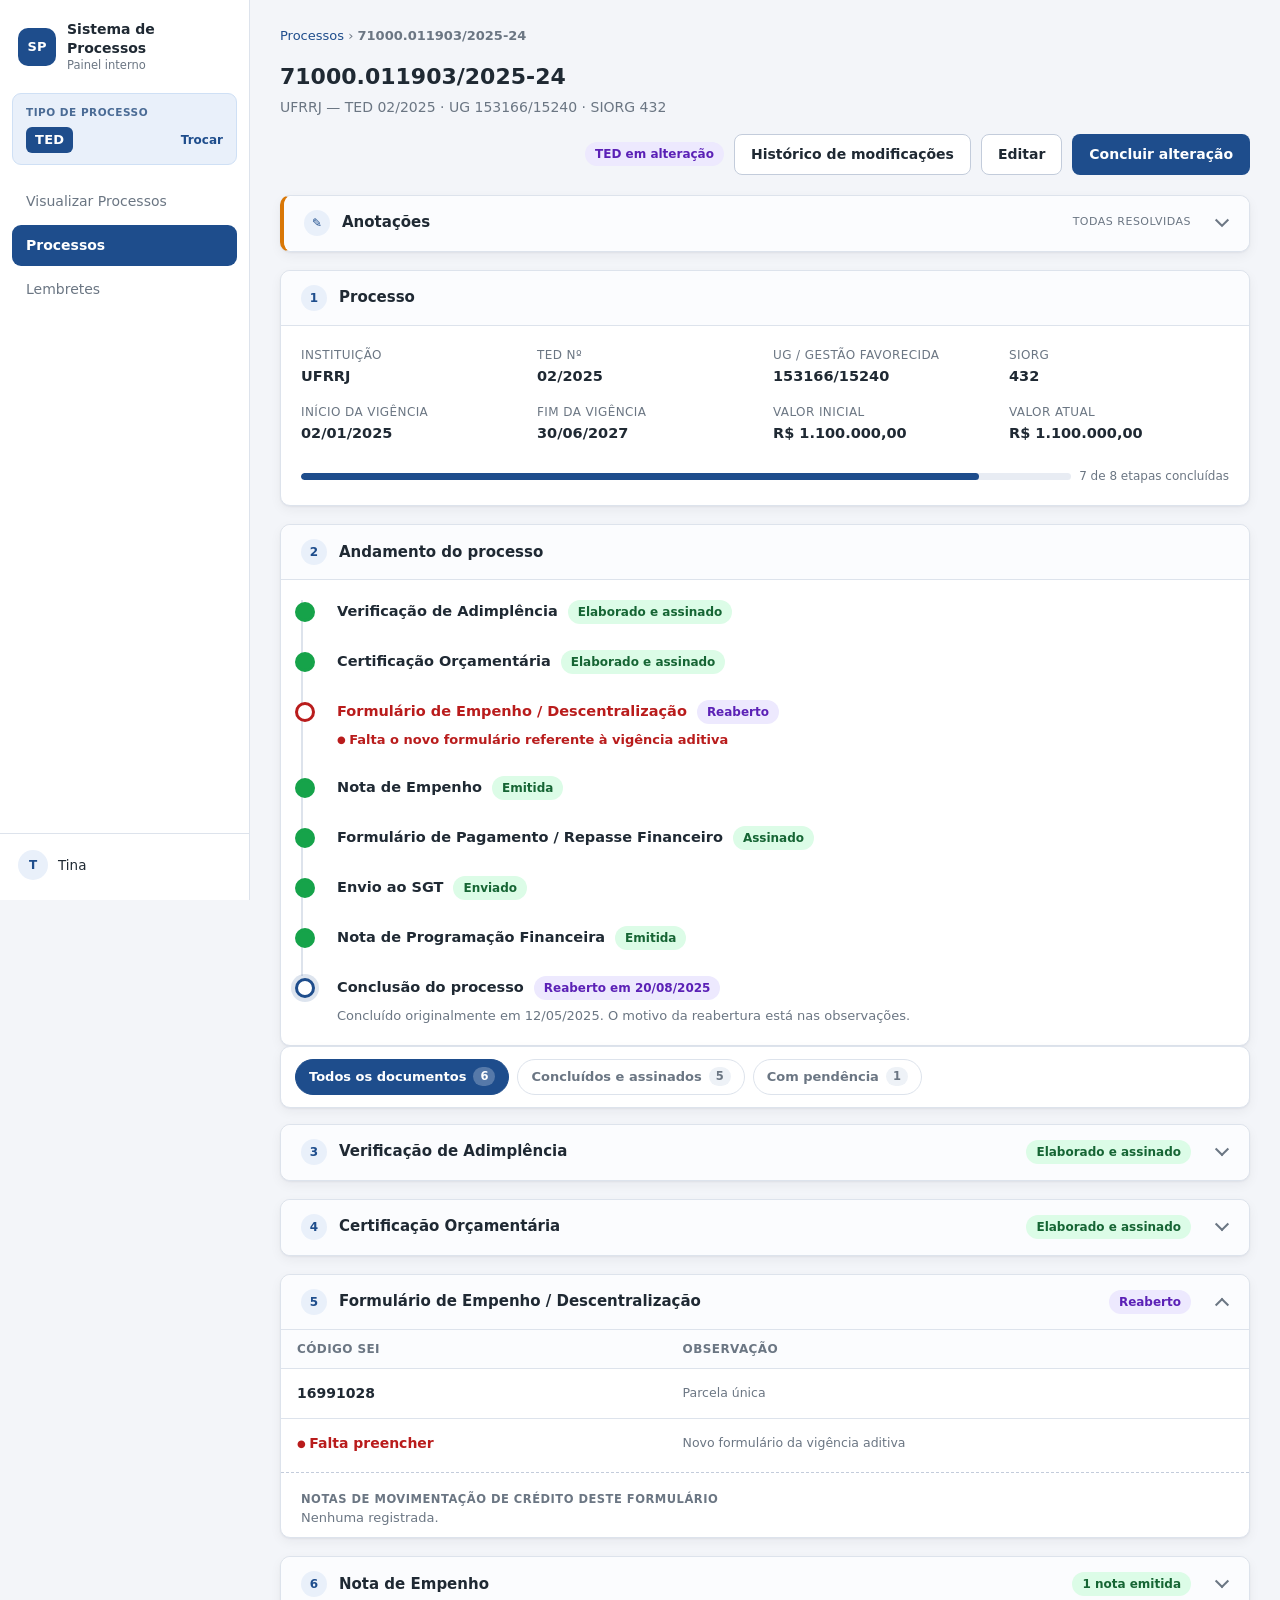
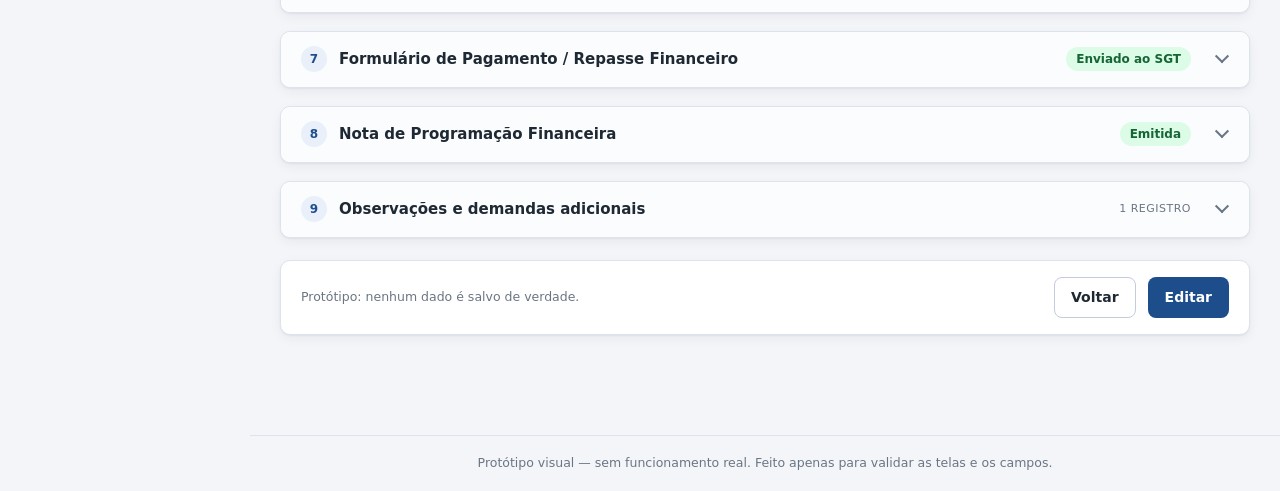
==== commit 67e90127: "Foi alterado o campo de valores e adicionado novas funções" ====
--- a/ted-detalhe-alteracao.html
+++ b/ted-detalhe-alteracao.html
@@ -118,11 +118,11 @@
             <div class="conteudo">30/06/2027</div>
           </div>
           <div class="item">
+            <div class="rotulo">Valor Inicial</div>
+            <div class="conteudo">R$ 1.100.000,00</div>
+          </div>
+          <div class="item">
             <div class="rotulo">Valor atual</div>
-            <div class="conteudo">R$ 1.100.000,00</div>
-          </div>
-          <div class="item">
-            <div class="rotulo">Valor definitivo</div>
             <div class="conteudo">R$ 1.100.000,00</div>
           </div>
         </div>
@@ -327,6 +327,7 @@
             <table class="tabela">
               <thead>
                 <tr>
+                  <th>Código SEI</th>
                   <th>Número</th>
                   <th>Data de emissão</th>
                   <th>Valor</th>
@@ -334,7 +335,8 @@
               </thead>
               <tbody>
                 <tr>
-                  <td class="principal">2025NE000602</td>
+                  <td class="principal">16991104</td>
+                  <td>2025NE000602</td>
                   <td>12/05/2025</td>
                   <td>R$ 1.100.000,00</td>
                 </tr>
--- a/estilo.css
+++ b/estilo.css
@@ -567,6 +567,17 @@
   box-shadow: 0 0 0 3px rgba(30,77,140,.14);
 }
 
+.campo input:read-only {
+  background: var(--fundo);
+  color: var(--texto-suave);
+  cursor: not-allowed;
+}
+
+.campo input:read-only:focus {
+  border-color: var(--borda-forte);
+  box-shadow: none;
+}
+
 /* caixas de seleção não podem herdar a largura total dos campos de texto */
 .campo input[type="checkbox"],
 .campo input[type="radio"] {
@@ -638,6 +649,57 @@
 }
 
 .repeticao-topo .remover { margin-left: auto; }
+
+/* aditivos de valor — linha enxuta, sem caixa nem cabeçalho */
+.aditivo-linha {
+  display: flex;
+  align-items: flex-end;
+  gap: 12px;
+  padding: 10px 0;
+  border-bottom: 1px solid var(--borda);
+}
+
+.aditivo-linha:first-child { padding-top: 0; }
+.aditivo-linha:last-child { border-bottom: none; padding-bottom: 0; }
+
+.aditivo-linha .campo { margin: 0; }
+.aditivo-linha .aditivo-valor { flex: 0 0 170px; }
+.aditivo-linha .aditivo-motivo { flex: 1 1 auto; min-width: 0; }
+
+.aditivo-remover {
+  flex: 0 0 auto;
+  width: 34px;
+  height: 34px;
+  display: flex;
+  align-items: center;
+  justify-content: center;
+  border-radius: 8px;
+  color: var(--vermelho-txt);
+  font-size: 15px;
+  cursor: pointer;
+  text-decoration: none;
+}
+
+.aditivo-remover:hover { background: #fee2e2; }
+
+/* botão pequeno de adicionar aditivo — só do tamanho do texto, não a largura toda */
+.adicionar-aditivo {
+  display: inline-flex;
+  align-items: center;
+  gap: 6px;
+  margin-top: 12px;
+  border: 1px dashed var(--borda-forte);
+  background: transparent;
+  color: var(--primaria);
+  border-radius: 999px;
+  padding: 7px 14px;
+  font-size: 13px;
+  font-weight: 600;
+  font-family: inherit;
+  cursor: pointer;
+}
+
+.adicionar-aditivo:hover { background: var(--primaria-clara); border-color: var(--primaria); }
 
 .adicionar {
   margin-top: 14px;
@@ -954,6 +1016,16 @@
   text-decoration: none;
   white-space: nowrap;
 }
+
+/* link discreto, ex.: "ver detalhes" dentro de um item de dados */
+.link-discreto {
+  color: var(--primaria);
+  font-weight: 600;
+  font-size: 13.5px;
+  text-decoration: none;
+}
+
+.link-discreto:hover { text-decoration: underline; }
 
 /* botão de criar lembrete, ao lado de uma pendência */
 .btn-lembrar {
@@ -1509,6 +1581,15 @@
 
 .notas-do-empenho > input[type="checkbox"] { display: none; }
 
+/* versão enxuta — usada nos aditivos de valor, que são só uma opção a mais */
+.notas-do-empenho.compacta {
+  margin-top: 10px;
+  padding-top: 10px;
+}
+
+.notas-do-empenho.compacta .titulo-sub { margin-bottom: 6px; }
+.notas-do-empenho.compacta .adicionar-aditivo { margin-top: 6px; }
+
 .remover-nota {
   margin-left: auto;
   font-size: 12px;
@@ -1520,7 +1601,8 @@
 .remover-nota:hover { text-decoration: underline; }
 
 /* nenhuma nota aparece até ser adicionada */
-.lista-notas > .repeticao { display: none; }
+.lista-notas > .repeticao,
+.lista-notas > .aditivo-linha { display: none; }
 
 #nc-1-1:checked ~ .lista-notas > #n-1-1,
 #nc-1-2:checked ~ .lista-notas > #n-1-2,
@@ -1535,50 +1617,78 @@
 #nc-4-2:checked ~ .lista-notas > #n-4-2,
 #nc-4-3:checked ~ .lista-notas > #n-4-3 { display: block; }
 
-.notas-do-empenho label[for="nc-1-2"],
-.notas-do-empenho label[for="nc-1-3"],
-.notas-do-empenho label[for="nc-2-2"],
-.notas-do-empenho label[for="nc-2-3"],
-.notas-do-empenho label[for="nc-3-2"],
-.notas-do-empenho label[for="nc-3-3"],
-.notas-do-empenho label[for="nc-4-2"],
-.notas-do-empenho label[for="nc-4-3"] { display: none; }
-
-#nc-1-1:checked ~ label[for="nc-1-2"] { display: block; }
-#nc-1-2:checked ~ label[for="nc-1-3"] { display: block; }
-#nc-1-1:checked ~ label[for="nc-1-1"] { display: none; }
-#nc-1-2:checked ~ label[for="nc-1-2"] { display: none; }
-#nc-1-3:checked ~ label[for="nc-1-3"] { display: none; }
-#nc-1-1:not(:checked) ~ label[for="nc-1-2"] { display: none; }
-#nc-1-1:not(:checked) ~ label[for="nc-1-3"] { display: none; }
-#nc-1-2:not(:checked) ~ label[for="nc-1-3"] { display: none; }
-
-#nc-2-1:checked ~ label[for="nc-2-2"] { display: block; }
-#nc-2-2:checked ~ label[for="nc-2-3"] { display: block; }
-#nc-2-1:checked ~ label[for="nc-2-1"] { display: none; }
-#nc-2-2:checked ~ label[for="nc-2-2"] { display: none; }
-#nc-2-3:checked ~ label[for="nc-2-3"] { display: none; }
-#nc-2-1:not(:checked) ~ label[for="nc-2-2"] { display: none; }
-#nc-2-1:not(:checked) ~ label[for="nc-2-3"] { display: none; }
-#nc-2-2:not(:checked) ~ label[for="nc-2-3"] { display: none; }
-
-#nc-3-1:checked ~ label[for="nc-3-2"] { display: block; }
-#nc-3-2:checked ~ label[for="nc-3-3"] { display: block; }
-#nc-3-1:checked ~ label[for="nc-3-1"] { display: none; }
-#nc-3-2:checked ~ label[for="nc-3-2"] { display: none; }
-#nc-3-3:checked ~ label[for="nc-3-3"] { display: none; }
-#nc-3-1:not(:checked) ~ label[for="nc-3-2"] { display: none; }
-#nc-3-1:not(:checked) ~ label[for="nc-3-3"] { display: none; }
-#nc-3-2:not(:checked) ~ label[for="nc-3-3"] { display: none; }
-
-#nc-4-1:checked ~ label[for="nc-4-2"] { display: block; }
-#nc-4-2:checked ~ label[for="nc-4-3"] { display: block; }
-#nc-4-1:checked ~ label[for="nc-4-1"] { display: none; }
-#nc-4-2:checked ~ label[for="nc-4-2"] { display: none; }
-#nc-4-3:checked ~ label[for="nc-4-3"] { display: none; }
-#nc-4-1:not(:checked) ~ label[for="nc-4-2"] { display: none; }
-#nc-4-1:not(:checked) ~ label[for="nc-4-3"] { display: none; }
-#nc-4-2:not(:checked) ~ label[for="nc-4-3"] { display: none; }
+.notas-do-empenho label.adicionar[for="nc-1-2"],
+.notas-do-empenho label.adicionar[for="nc-1-3"],
+.notas-do-empenho label.adicionar[for="nc-2-2"],
+.notas-do-empenho label.adicionar[for="nc-2-3"],
+.notas-do-empenho label.adicionar[for="nc-3-2"],
+.notas-do-empenho label.adicionar[for="nc-3-3"],
+.notas-do-empenho label.adicionar[for="nc-4-2"],
+.notas-do-empenho label.adicionar[for="nc-4-3"] { display: none; }
+
+#nc-1-1:checked ~ label.adicionar[for="nc-1-2"] { display: block; }
+#nc-1-2:checked ~ label.adicionar[for="nc-1-3"] { display: block; }
+#nc-1-1:checked ~ label.adicionar[for="nc-1-1"] { display: none; }
+#nc-1-2:checked ~ label.adicionar[for="nc-1-2"] { display: none; }
+#nc-1-3:checked ~ label.adicionar[for="nc-1-3"] { display: none; }
+#nc-1-1:not(:checked) ~ label.adicionar[for="nc-1-2"] { display: none; }
+#nc-1-1:not(:checked) ~ label.adicionar[for="nc-1-3"] { display: none; }
+#nc-1-2:not(:checked) ~ label.adicionar[for="nc-1-3"] { display: none; }
+
+#nc-2-1:checked ~ label.adicionar[for="nc-2-2"] { display: block; }
+#nc-2-2:checked ~ label.adicionar[for="nc-2-3"] { display: block; }
+#nc-2-1:checked ~ label.adicionar[for="nc-2-1"] { display: none; }
+#nc-2-2:checked ~ label.adicionar[for="nc-2-2"] { display: none; }
+#nc-2-3:checked ~ label.adicionar[for="nc-2-3"] { display: none; }
+#nc-2-1:not(:checked) ~ label.adicionar[for="nc-2-2"] { display: none; }
+#nc-2-1:not(:checked) ~ label.adicionar[for="nc-2-3"] { display: none; }
+#nc-2-2:not(:checked) ~ label.adicionar[for="nc-2-3"] { display: none; }
+
+#nc-3-1:checked ~ label.adicionar[for="nc-3-2"] { display: block; }
+#nc-3-2:checked ~ label.adicionar[for="nc-3-3"] { display: block; }
+#nc-3-1:checked ~ label.adicionar[for="nc-3-1"] { display: none; }
+#nc-3-2:checked ~ label.adicionar[for="nc-3-2"] { display: none; }
+#nc-3-3:checked ~ label.adicionar[for="nc-3-3"] { display: none; }
+#nc-3-1:not(:checked) ~ label.adicionar[for="nc-3-2"] { display: none; }
+#nc-3-1:not(:checked) ~ label.adicionar[for="nc-3-3"] { display: none; }
+#nc-3-2:not(:checked) ~ label.adicionar[for="nc-3-3"] { display: none; }
+
+#nc-4-1:checked ~ label.adicionar[for="nc-4-2"] { display: block; }
+#nc-4-2:checked ~ label.adicionar[for="nc-4-3"] { display: block; }
+#nc-4-1:checked ~ label.adicionar[for="nc-4-1"] { display: none; }
+#nc-4-2:checked ~ label.adicionar[for="nc-4-2"] { display: none; }
+#nc-4-3:checked ~ label.adicionar[for="nc-4-3"] { display: none; }
+#nc-4-1:not(:checked) ~ label.adicionar[for="nc-4-2"] { display: none; }
+#nc-4-1:not(:checked) ~ label.adicionar[for="nc-4-3"] { display: none; }
+#nc-4-2:not(:checked) ~ label.adicionar[for="nc-4-3"] { display: none; }
+
+/* =========================================================
+   ADITIVOS DE VALOR
+   Mesma mecânica das notas acima, só que num único nível
+   (o card "Processo" não se repete como o de Empenho).
+   ========================================================= */
+#adt-1:checked ~ .lista-notas > #radt-1,
+#adt-2:checked ~ .lista-notas > #radt-2,
+#adt-3:checked ~ .lista-notas > #radt-3,
+#adt-4:checked ~ .lista-notas > #radt-4 { display: flex; }
+
+.notas-do-empenho label.adicionar-aditivo[for="adt-2"],
+.notas-do-empenho label.adicionar-aditivo[for="adt-3"],
+.notas-do-empenho label.adicionar-aditivo[for="adt-4"] { display: none; }
+
+#adt-1:checked ~ label.adicionar-aditivo[for="adt-2"] { display: inline-flex; }
+#adt-2:checked ~ label.adicionar-aditivo[for="adt-3"] { display: inline-flex; }
+#adt-3:checked ~ label.adicionar-aditivo[for="adt-4"] { display: inline-flex; }
+#adt-1:checked ~ label.adicionar-aditivo[for="adt-1"] { display: none; }
+#adt-2:checked ~ label.adicionar-aditivo[for="adt-2"] { display: none; }
+#adt-3:checked ~ label.adicionar-aditivo[for="adt-3"] { display: none; }
+#adt-4:checked ~ label.adicionar-aditivo[for="adt-4"] { display: none; }
+#adt-1:not(:checked) ~ label.adicionar-aditivo[for="adt-2"] { display: none; }
+#adt-1:not(:checked) ~ label.adicionar-aditivo[for="adt-3"] { display: none; }
+#adt-2:not(:checked) ~ label.adicionar-aditivo[for="adt-3"] { display: none; }
+#adt-1:not(:checked) ~ label.adicionar-aditivo[for="adt-4"] { display: none; }
+#adt-2:not(:checked) ~ label.adicionar-aditivo[for="adt-4"] { display: none; }
+#adt-3:not(:checked) ~ label.adicionar-aditivo[for="adt-4"] { display: none; }
 
 /* link de remover, no rodapé de cada etapa */
 .remover-etapa {
